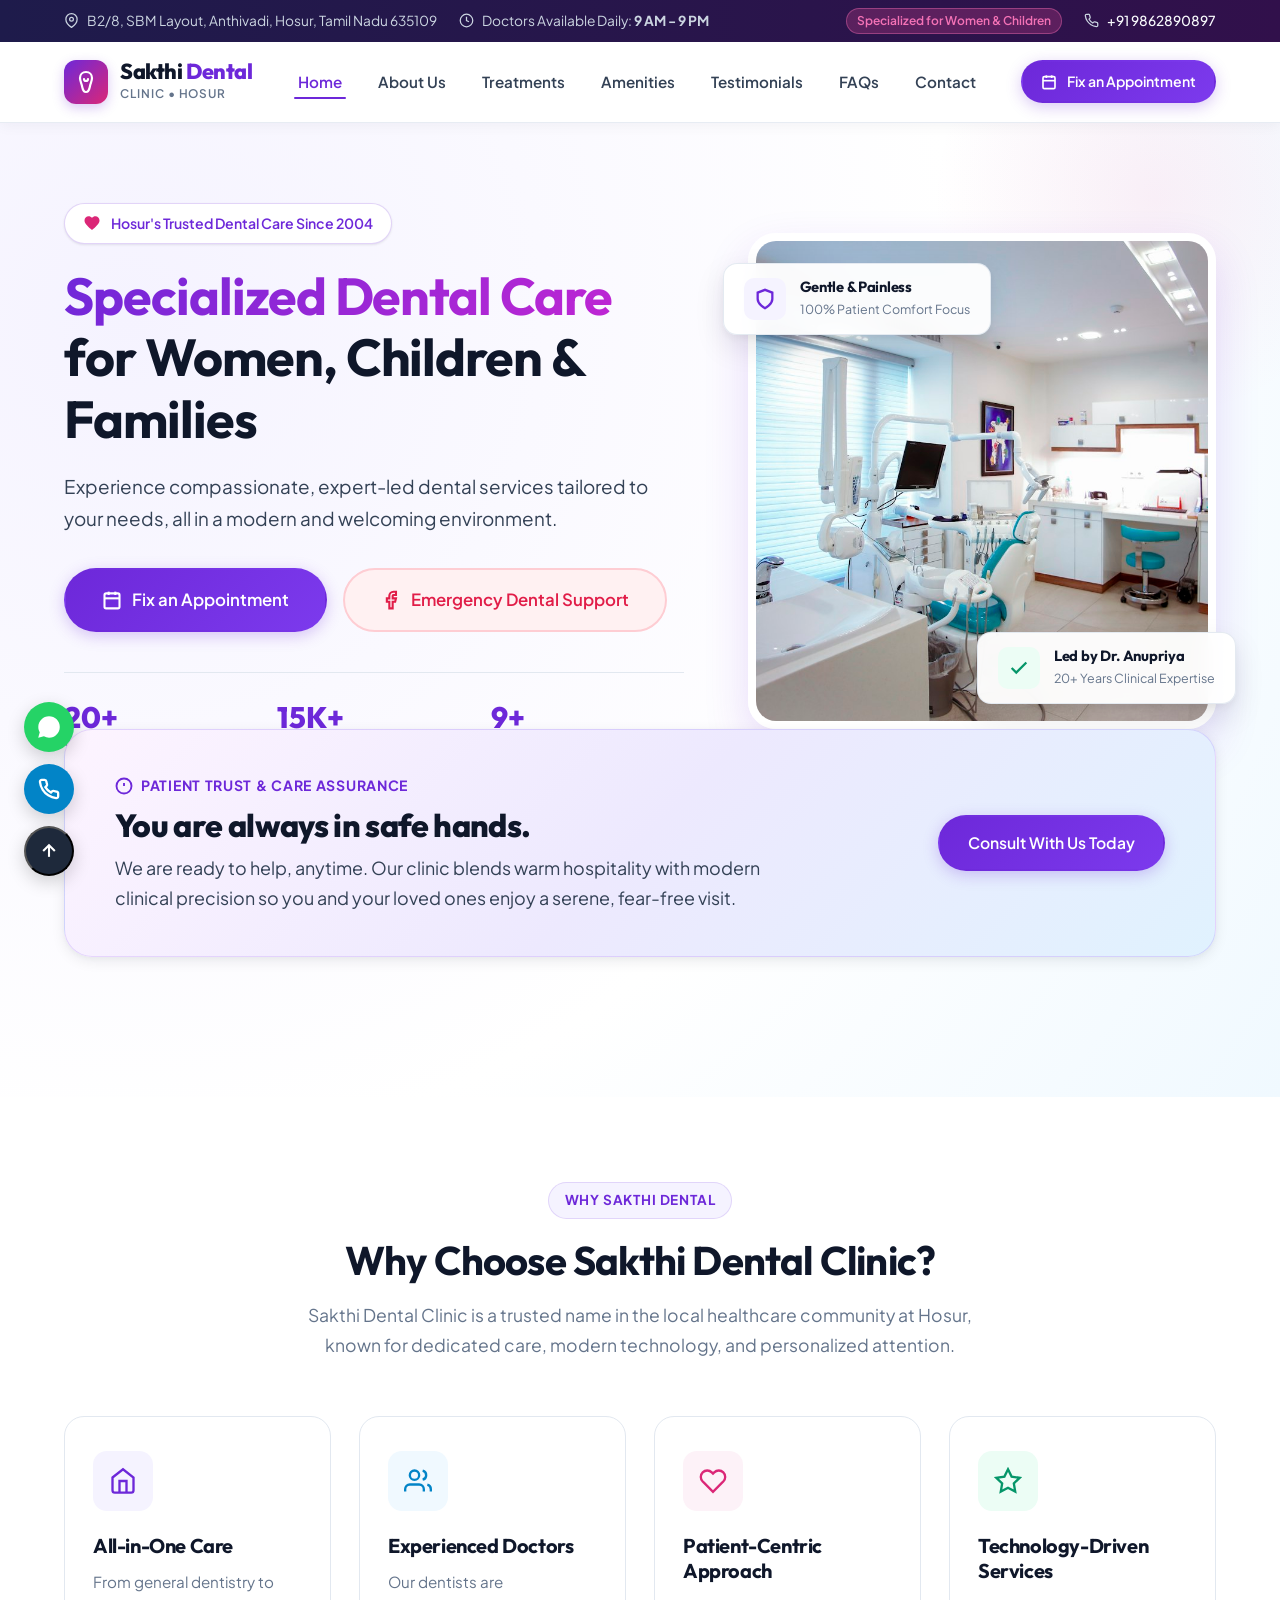
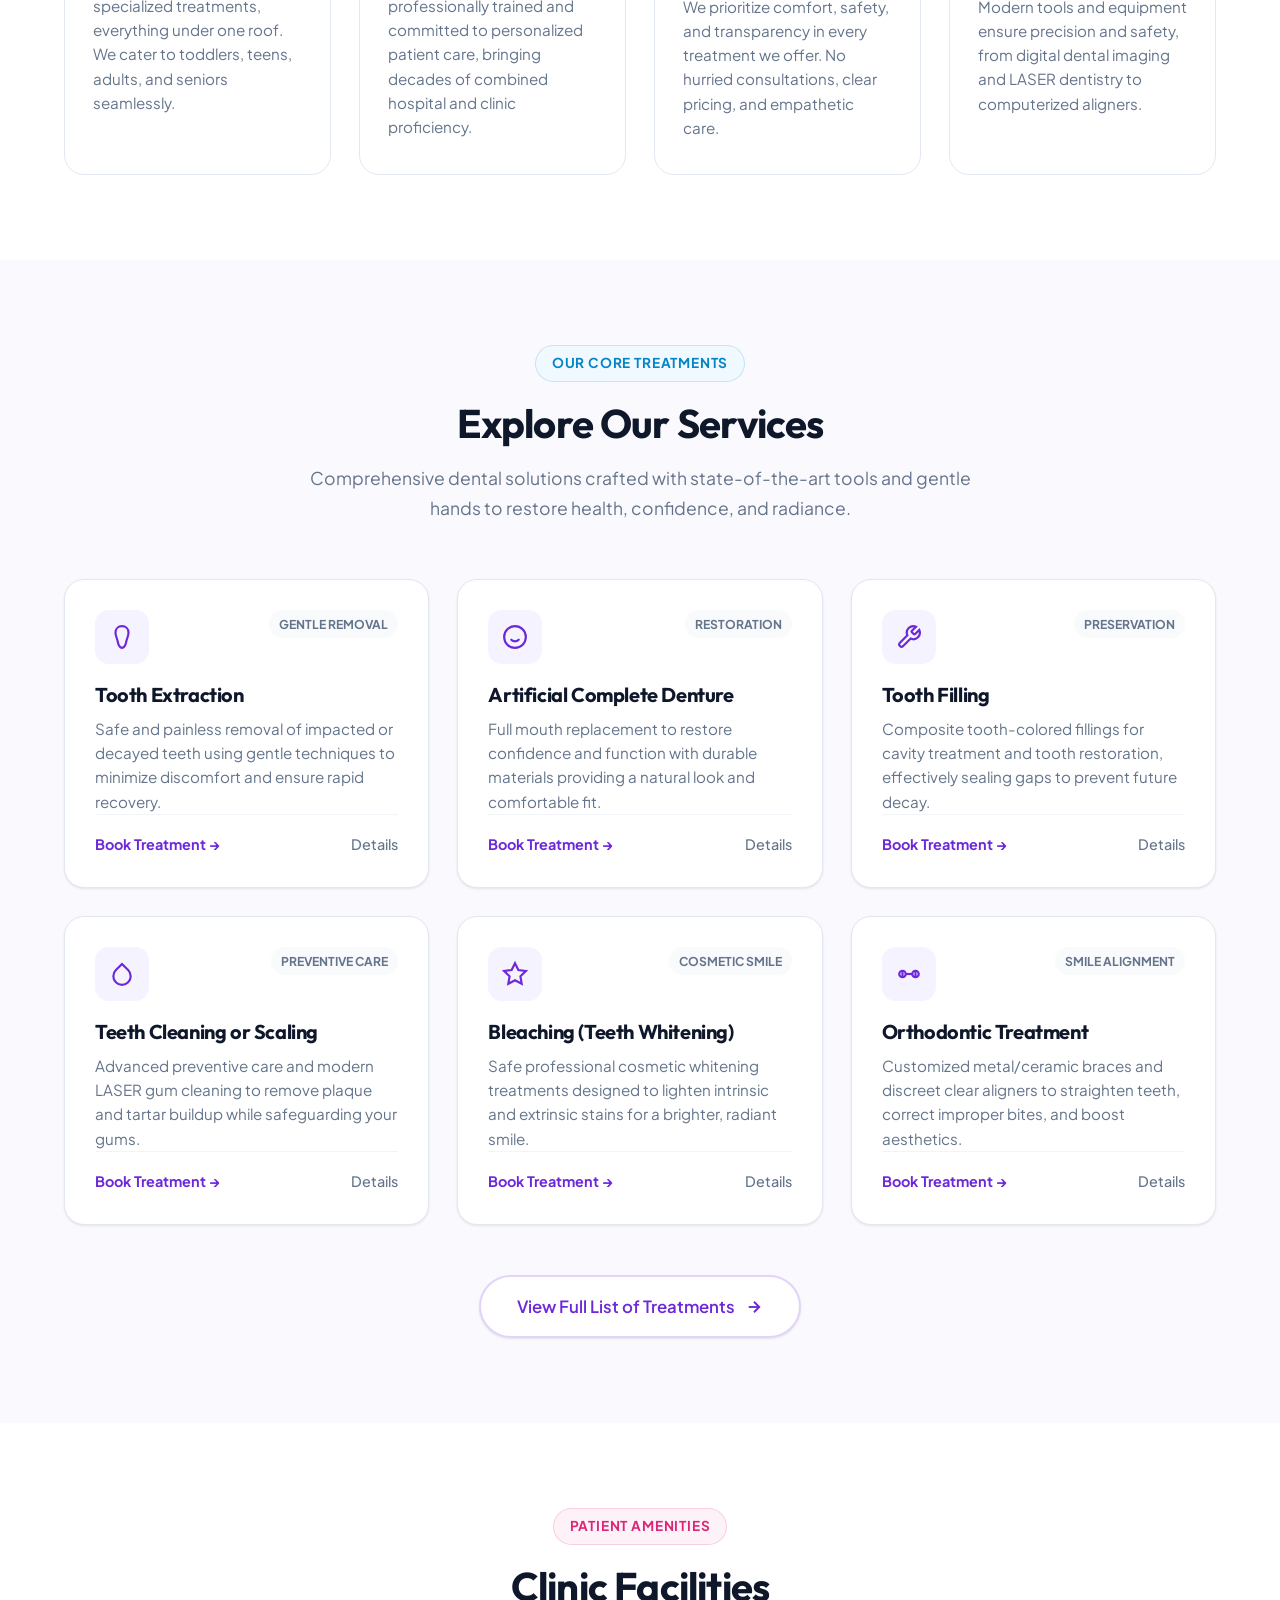
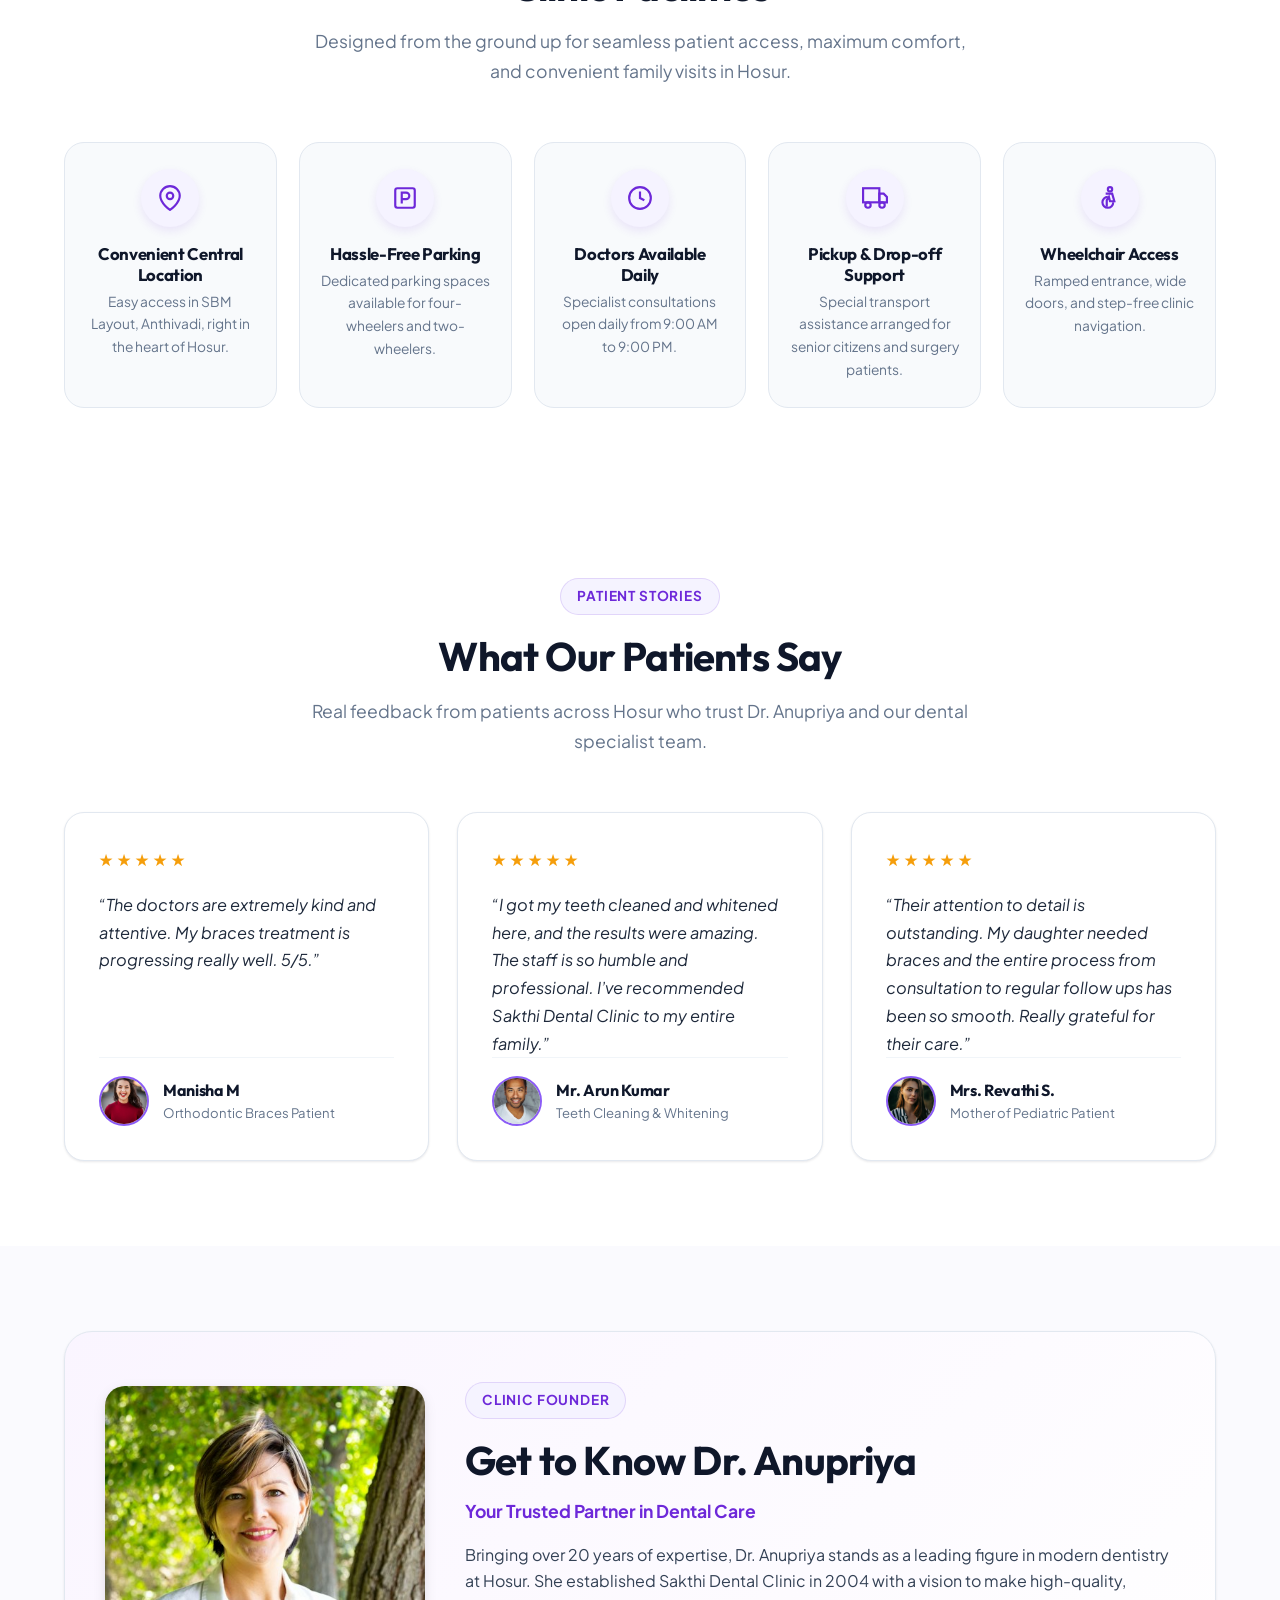
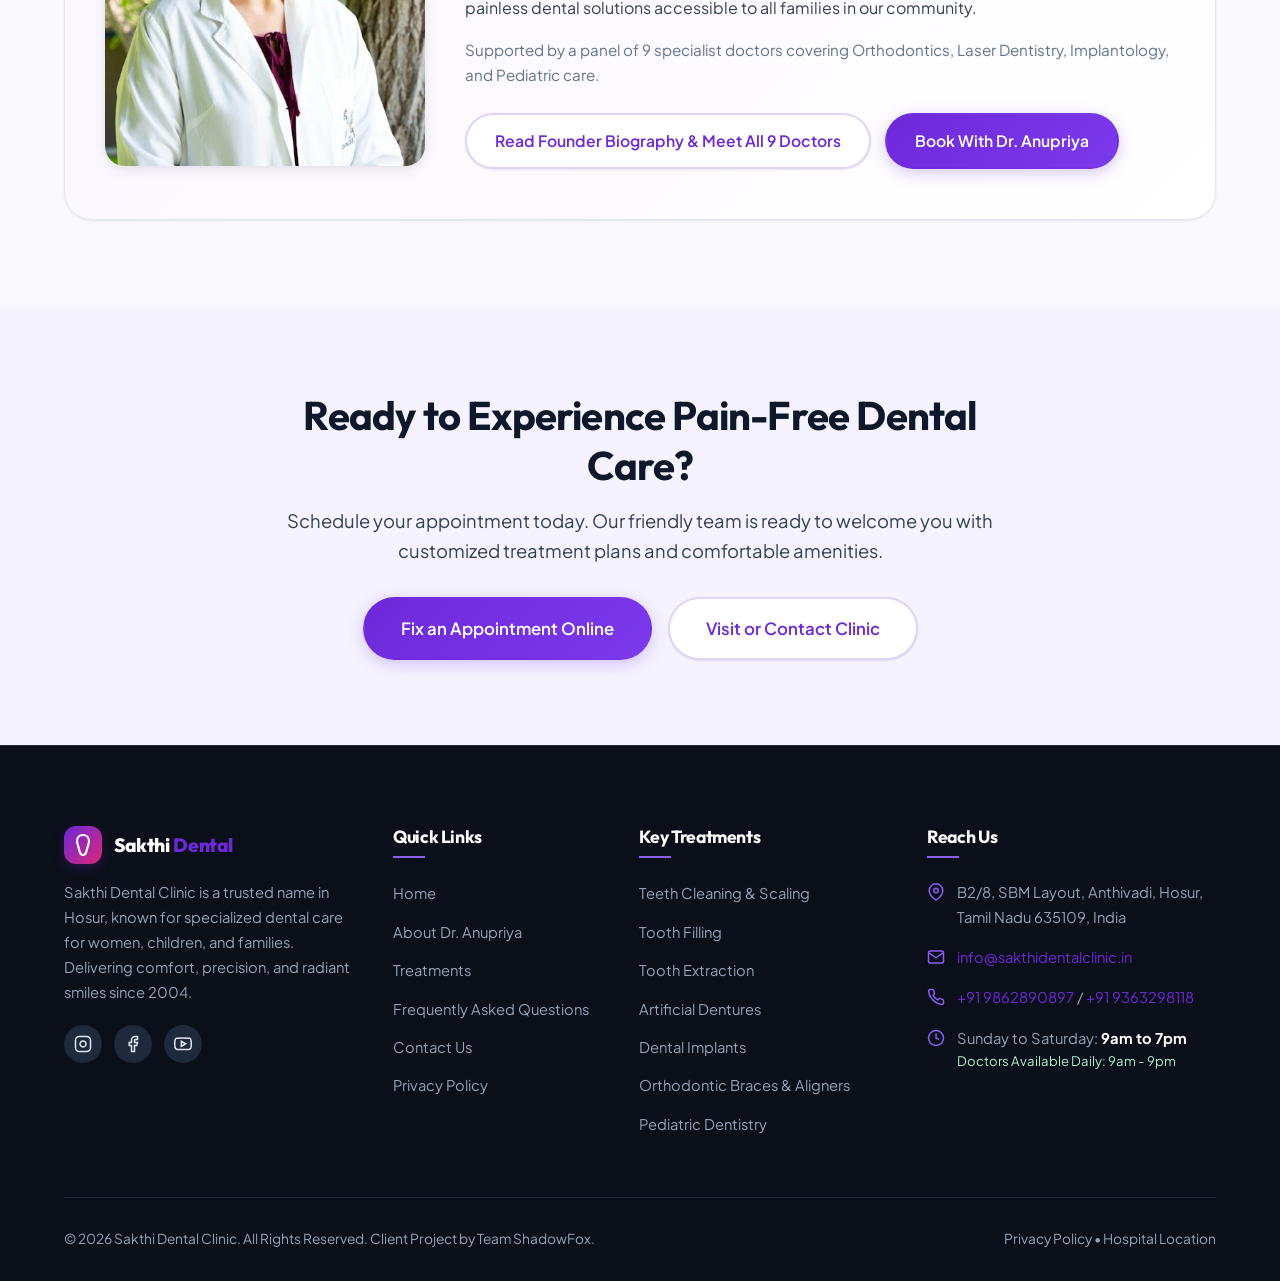
==== index.html @ 88b69bc2 "not completed" ====
<!DOCTYPE html>
<html lang="en">
<head>
  <meta charset="UTF-8">
  <meta name="viewport" content="width=device-width, initial-scale=1.0">
  <meta name="description" content="Sakthi Dental Clinic in Hosur offers specialized dental care for women, children & families. 20+ years of compassionate care led by Dr. Anupriya.">
  <meta name="keywords" content="dental clinic Hosur, Sakthi Dental Clinic, pediatric dentistry Hosur, braces Hosur, dental implants, teeth cleaning, root canal">
  <meta property="og:title" content="Sakthi Dental Clinic | Specialized Dental Care in Hosur">
  <meta property="og:description" content="Compassionate, expert-led dental solutions for women, children and families in a modern, welcoming environment.">
  <meta property="og:type" content="website">
  
  <title>Sakthi Dental Clinic | Specialized Dental Care for Women, Children & Families</title>

  <!-- Google Fonts: Plus Jakarta Sans & Outfit -->
  <link rel="preconnect" href="https://fonts.googleapis.com">
  <link rel="preconnect" href="https://fonts.gstatic.com" crossorigin>
  <link href="https://fonts.googleapis.com/css2?family=Outfit:wght@500;600;700;800&family=Plus+Jakarta+Sans:wght@400;500;600;700&display=swap" rel="stylesheet">

  <!-- Main Stylesheet -->
  <link rel="stylesheet" href="assets/css/style.css">
  <link rel="icon" type="image/svg+xml" href="data:image/svg+xml,<svg xmlns='http://www.w3.org/2000/svg' viewBox='0 0 24 24' fill='%236D28D9'><path d='M12 2C8.5 2 6 4.5 6 8c0 3 1.5 5.5 2 8 .5 2.5 1 6 4 6s3.5-3.5 4-6c.5-2.5 2-5 2-8 0-3.5-2.5-6-6-6z'/></svg>">
</head>
<body>

  <a href="#main-content" class="skip-link">Skip to main content</a>

  <!-- Top Announcement Bar -->
  <aside class="topbar" aria-label="Quick contact & clinic timings">
    <div class="container">
      <div class="topbar-content">
        <div class="topbar-left">
          <span class="topbar-item">
            <svg width="15" height="15" viewBox="0 0 24 24" fill="none" stroke="currentColor" stroke-width="2"><path d="M21 10c0 7-9 13-9 13s-9-6-9-13a9 9 0 0 1 18 0z"></path><circle cx="12" cy="10" r="3"></circle></svg>
            <span>B2/8, SBM Layout, Anthivadi, Hosur, Tamil Nadu 635109</span>
          </span>
          <span class="topbar-item">
            <svg width="15" height="15" viewBox="0 0 24 24" fill="none" stroke="currentColor" stroke-width="2"><circle cx="12" cy="12" r="10"></circle><polyline points="12 6 12 12 16 14"></polyline></svg>
            <span>Doctors Available Daily: <strong>9 AM - 9 PM</strong></span>
          </span>
        </div>
        <div class="topbar-right">
          <span class="topbar-badge">Specialized for Women & Children</span>
          <span class="topbar-item">
            <svg width="15" height="15" viewBox="0 0 24 24" fill="none" stroke="currentColor" stroke-width="2"><path d="M22 16.92v3a2 2 0 0 1-2.18 2 19.79 19.79 0 0 1-8.63-3.07 19.5 19.5 0 0 1-6-6 19.79 19.79 0 0 1-3.07-8.67A2 2 0 0 1 4.11 2h3a2 2 0 0 1 2 1.72 12.84 12.84 0 0 0 .7 2.81 2 2 0 0 1-.45 2.11L8.09 9.91a16 16 0 0 0 6 6l1.27-1.27a2 2 0 0 1 2.11-.45 12.84 12.84 0 0 0 2.81.7A2 2 0 0 1 22 16.92z"></path></svg>
            <a href="tel:+919862890897">+91 9862890897</a>
          </span>
        </div>
      </div>
    </div>
  </aside>

  <!-- Sticky Main Navigation -->
  <header class="navbar" role="banner">
    <div class="container">
      <div class="navbar-inner">
        <!-- Logo -->
        <a href="index.html" class="brand-logo" aria-label="Sakthi Dental Clinic Home">
          <div class="brand-icon-wrap" aria-hidden="true">
            <svg viewBox="0 0 24 24" fill="none" stroke="currentColor" stroke-width="2.2" stroke-linecap="round" stroke-linejoin="round">
              <path d="M12 2C8.5 2 6 4.5 6 8c0 3 1.5 5.5 2 8 .5 2.5 1 6 4 6s3.5-3.5 4-6c.5-2.5 2-5 2-8 0-3.5-2.5-6-6-6z"/>
              <path d="M10 9a2 2 0 1 0 4 0"/>
            </svg>
          </div>
          <div class="brand-text">
            <span class="brand-name">Sakthi <span>Dental</span></span>
            <span class="brand-tagline">Clinic • Hosur</span>
          </div>
        </a>

        <!-- Desktop Navigation Links -->
        <nav role="navigation" aria-label="Primary navigation">
          <ul class="nav-links">
            <li><a href="index.html" class="nav-link active">Home</a></li>
            <li><a href="about.html" class="nav-link">About Us</a></li>
            <li><a href="treatments.html" class="nav-link">Treatments</a></li>
            <li><a href="#amenities" class="nav-link">Amenities</a></li>
            <li><a href="#testimonials" class="nav-link">Testimonials</a></li>
            <li><a href="faqs.html" class="nav-link">FAQs</a></li>
            <li><a href="contact.html" class="nav-link">Contact</a></li>
          </ul>
        </nav>

        <!-- CTA & Mobile Trigger -->
        <div class="nav-cta-wrap">
          <button type="button" class="btn btn-primary btn-sm" data-open-modal="appointment-modal">
            <svg width="16" height="16" viewBox="0 0 24 24" fill="none" stroke="currentColor" stroke-width="2.5"><rect x="3" y="4" width="18" height="18" rx="2" ry="2"></rect><line x1="16" y1="2" x2="16" y2="6"></line><line x1="8" y1="2" x2="8" y2="6"></line><line x1="3" y1="10" x2="21" y2="10"></line></svg>
            <span>Fix an Appointment</span>
          </button>
        </div>

        <button type="button" class="mobile-toggle" aria-label="Open navigation menu" aria-expanded="false">
          <svg viewBox="0 0 24 24" fill="none" stroke="currentColor" stroke-width="2.2"><line x1="3" y1="12" x2="21" y2="12"></line><line x1="3" y1="6" x2="21" y2="6"></line><line x1="3" y1="18" x2="21" y2="18"></line></svg>
        </button>
      </div>
    </div>
  </header>

  <!-- Mobile Offcanvas Drawer -->
  <div class="mobile-drawer-backdrop" aria-hidden="true"></div>
  <aside class="mobile-drawer" aria-label="Mobile Navigation">
    <div>
      <div class="drawer-header">
        <a href="index.html" class="brand-logo">
          <div class="brand-icon-wrap" style="width:36px; height:36px;">
            <svg width="20" height="20" viewBox="0 0 24 24" fill="none" stroke="currentColor" stroke-width="2.2"><path d="M12 2C8.5 2 6 4.5 6 8c0 3 1.5 5.5 2 8 .5 2.5 1 6 4 6s3.5-3.5 4-6c.5-2.5 2-5 2-8 0-3.5-2.5-6-6-6z"/></svg>
          </div>
          <span class="brand-name" style="font-size:1.15rem;">Sakthi <span>Dental</span></span>
        </a>
        <button type="button" class="drawer-close" aria-label="Close menu">
          <svg width="20" height="20" viewBox="0 0 24 24" fill="none" stroke="currentColor" stroke-width="2.5"><line x1="18" y1="6" x2="6" y2="18"></line><line x1="6" y1="6" x2="18" y2="18"></line></svg>
        </button>
      </div>
      <ul class="drawer-links">
        <li><a href="index.html" class="drawer-link active">Home <span>→</span></a></li>
        <li><a href="about.html" class="drawer-link">About Us <span>→</span></a></li>
        <li><a href="treatments.html" class="drawer-link">Treatments <span>→</span></a></li>
        <li><a href="#amenities" class="drawer-link">Clinic Facilities <span>→</span></a></li>
        <li><a href="#testimonials" class="drawer-link">Testimonials <span>→</span></a></li>
        <li><a href="faqs.html" class="drawer-link">FAQs <span>→</span></a></li>
        <li><a href="contact.html" class="drawer-link">Contact Us <span>→</span></a></li>
        <li><a href="privacy-policy.html" class="drawer-link">Privacy Policy <span>→</span></a></li>
      </ul>
    </div>
    <div class="drawer-footer">
      <button type="button" class="btn btn-primary btn-block" data-open-modal="appointment-modal" style="margin-bottom:12px;">
        Fix an Appointment
      </button>
      <a href="tel:+919862890897" class="btn btn-emergency btn-block">
        Emergency: +91 9862890897
      </a>
    </div>
  </aside>

  <!-- Main Content -->
  <main id="main-content">

    <!-- 1. Prominent Hero Section -->
    <section class="hero-section">
      <div class="container">
        <div class="hero-grid">
          <div class="hero-content">
            <div class="hero-badge-pill">
              <svg width="18" height="18" viewBox="0 0 24 24" fill="currentColor"><path d="M12 21.35l-1.45-1.32C5.4 15.36 2 12.28 2 8.5 2 5.42 4.42 3 7.5 3c1.74 0 3.41.81 4.5 2.09C13.09 3.81 14.76 3 16.5 3 19.58 3 22 5.42 22 8.5c0 3.78-3.4 6.86-8.55 11.54L12 21.35z"/></svg>
              <span>Hosur's Trusted Dental Care Since 2004</span>
            </div>

            <h1 class="hero-title">
              <span class="gradient-text">Specialized Dental Care</span> for Women, Children & Families
            </h1>

            <p class="hero-subtext">
              Experience compassionate, expert-led dental services tailored to your needs, all in a modern and welcoming environment.
            </p>

            <div class="hero-cta-group">
              <button type="button" class="btn btn-primary btn-lg" data-open-modal="appointment-modal">
                <svg width="20" height="20" viewBox="0 0 24 24" fill="none" stroke="currentColor" stroke-width="2.5"><rect x="3" y="4" width="18" height="18" rx="2" ry="2"></rect><line x1="16" y1="2" x2="16" y2="6"></line><line x1="8" y1="2" x2="8" y2="6"></line><line x1="3" y1="10" x2="21" y2="10"></line></svg>
                <span>Fix an Appointment</span>
              </button>
              <a href="tel:+919862890897" class="btn btn-emergency btn-lg" aria-label="Emergency Dental Support">
                <svg width="20" height="20" viewBox="0 0 24 24" fill="none" stroke="currentColor" stroke-width="2.5"><path d="M18 2h-3a5 5 0 0 0-5 5v3H7v4h3v8h4v-8h3l1-4h-4V7a1 1 0 0 1 1-1h3z"/></svg>
                <span>Emergency Dental Support</span>
              </a>
            </div>

            <div class="hero-stats-row">
              <div class="stat-item">
                <span class="stat-number">20+</span>
                <span class="stat-label">Years of Excellence</span>
              </div>
              <div class="stat-item">
                <span class="stat-number">15K+</span>
                <span class="stat-label">Healthy Smiles Restored</span>
              </div>
              <div class="stat-item">
                <span class="stat-number">9+</span>
                <span class="stat-label">Specialist Dentists</span>
              </div>
            </div>
          </div>

          <!-- Hero Media & Floating Trust Badges -->
          <div class="hero-media-wrap">
            <div class="hero-image-frame">
              <img src="assets/images/hero-dental.jpg" alt="Friendly patient consultation at Sakthi Dental Clinic Hosur" width="600" height="480" loading="eager">
            </div>

            <!-- Floating Trust Badges -->
            <div class="floating-card card-top">
              <div class="floating-icon purple">
                <svg width="22" height="22" viewBox="0 0 24 24" fill="none" stroke="currentColor" stroke-width="2.5"><path d="M12 22s8-4 8-10V5l-8-3-8 3v7c0 6 8 10 8 10z"/></svg>
              </div>
              <div class="floating-text">
                <h5>Gentle & Painless</h5>
                <p>100% Patient Comfort Focus</p>
              </div>
            </div>

            <div class="floating-card card-bottom">
              <div class="floating-icon green">
                <svg width="22" height="22" viewBox="0 0 24 24" fill="none" stroke="currentColor" stroke-width="2.5"><polyline points="20 6 9 17 4 12"></polyline></svg>
              </div>
              <div class="floating-text">
                <h5>Led by Dr. Anupriya</h5>
                <p>20+ Years Clinical Expertise</p>
              </div>
            </div>
          </div>
        </div>

        <!-- 2. Welcome Message / Assurance Banner -->
        <div class="assurance-banner">
          <div class="assurance-content">
            <div class="assurance-text-col">
              <div class="assurance-tag">
                <svg width="18" height="18" viewBox="0 0 24 24" fill="none" stroke="currentColor" stroke-width="2.5"><circle cx="12" cy="12" r="10"></circle><path d="M12 8v4"></path><path d="M12 16h.01"></path></svg>
                <span>Patient Trust & Care Assurance</span>
              </div>
              <h2 class="assurance-headline">You are always in safe hands.</h2>
              <p class="assurance-subtext">We are ready to help, anytime. Our clinic blends warm hospitality with modern clinical precision so you and your loved ones enjoy a serene, fear-free visit.</p>
            </div>
            <div>
              <button type="button" class="btn btn-primary" data-open-modal="appointment-modal">
                Consult With Us Today
              </button>
            </div>
          </div>
        </div>
      </div>
    </section>

    <!-- 3. Why Choose Sakthi Dental Clinic? -->
    <section class="section section-alt" id="why-choose">
      <div class="container">
        <div class="section-header">
          <span class="section-badge">Why Sakthi Dental</span>
          <h2 class="section-title">Why Choose Sakthi Dental Clinic?</h2>
          <p class="section-subtitle">
            Sakthi Dental Clinic is a trusted name in the local healthcare community at Hosur, known for dedicated care, modern technology, and personalized attention.
          </p>
        </div>

        <div class="features-grid">
          <!-- Feature 1 -->
          <div class="feature-card">
            <div class="feature-icon-box purple">
              <svg width="28" height="28" viewBox="0 0 24 24" fill="none" stroke="currentColor" stroke-width="2"><path d="M3 9l9-7 9 7v11a2 2 0 0 1-2 2H5a2 2 0 0 1-2-2z"></path><polyline points="9 22 9 12 15 12 15 22"></polyline></svg>
            </div>
            <h3>All-in-One Care</h3>
            <p>From general dentistry to specialized treatments, everything under one roof. We cater to toddlers, teens, adults, and seniors seamlessly.</p>
          </div>

          <!-- Feature 2 -->
          <div class="feature-card">
            <div class="feature-icon-box blue">
              <svg width="28" height="28" viewBox="0 0 24 24" fill="none" stroke="currentColor" stroke-width="2"><path d="M17 21v-2a4 4 0 0 0-4-4H5a4 4 0 0 0-4 4v2"></path><circle cx="9" cy="7" r="4"></circle><path d="M23 21v-2a4 4 0 0 0-3-3.87"></path><path d="M16 3.13a4 4 0 0 1 0 7.75"></path></svg>
            </div>
            <h3>Experienced Doctors</h3>
            <p>Our dentists are professionally trained and committed to personalized patient care, bringing decades of combined hospital and clinic proficiency.</p>
          </div>

          <!-- Feature 3 -->
          <div class="feature-card">
            <div class="feature-icon-box pink">
              <svg width="28" height="28" viewBox="0 0 24 24" fill="none" stroke="currentColor" stroke-width="2"><path d="M20.84 4.61a5.5 5.5 0 0 0-7.78 0L12 5.67l-1.06-1.06a5.5 5.5 0 0 0-7.78 7.78l1.06 1.06L12 21.23l7.78-7.78 1.06-1.06a5.5 5.5 0 0 0 0-7.78z"></path></svg>
            </div>
            <h3>Patient-Centric Approach</h3>
            <p>We prioritize comfort, safety, and transparency in every treatment we offer. No hurried consultations, clear pricing, and empathetic care.</p>
          </div>

          <!-- Feature 4 -->
          <div class="feature-card">
            <div class="feature-icon-box green">
              <svg width="28" height="28" viewBox="0 0 24 24" fill="none" stroke="currentColor" stroke-width="2"><polygon points="12 2 15.09 8.26 22 9.27 17 14.14 18.18 21.02 12 17.77 5.82 21.02 7 14.14 2 9.27 8.91 8.26 12 2"></polygon></svg>
            </div>
            <h3>Technology-Driven Services</h3>
            <p>Modern tools and equipment ensure precision and safety, from digital dental imaging and LASER dentistry to computerized aligners.</p>
          </div>
        </div>
      </div>
    </section>

    <!-- 4. Core Treatments Section -->
    <section class="section" id="services">
      <div class="container">
        <div class="section-header">
          <span class="section-badge blue">Our Core Treatments</span>
          <h2 class="section-title">Explore Our Services</h2>
          <p class="section-subtitle">
            Comprehensive dental solutions crafted with state-of-the-art tools and gentle hands to restore health, confidence, and radiance.
          </p>
        </div>

        <div class="treatments-grid">
          <!-- Treatment 1: Tooth Extraction -->
          <article class="treatment-card">
            <div>
              <div class="treatment-top">
                <div class="treatment-icon">
                  <svg width="26" height="26" viewBox="0 0 24 24" fill="none" stroke="currentColor" stroke-width="2"><path d="M12 2C8.5 2 6 4.5 6 8c0 3 1.5 5.5 2 8 .5 2.5 1 6 4 6s3.5-3.5 4-6c.5-2.5 2-5 2-8 0-3.5-2.5-6-6-6z"/></svg>
                </div>
                <span class="treatment-badge">Gentle Removal</span>
              </div>
              <h3>Tooth Extraction</h3>
              <p class="treatment-desc">Safe and painless removal of impacted or decayed teeth using gentle techniques to minimize discomfort and ensure rapid recovery.</p>
            </div>
            <div class="treatment-footer">
              <button type="button" class="treatment-btn-link" data-open-modal="appointment-modal" data-treatment="Tooth Extraction">
                Book Treatment →
              </button>
              <a href="treatments.html#tooth-extraction" class="treatment-btn-link" style="color:var(--muted); font-weight:500;">
                Details
              </a>
            </div>
          </article>

          <!-- Treatment 2: Artificial Complete Denture -->
          <article class="treatment-card">
            <div>
              <div class="treatment-top">
                <div class="treatment-icon">
                  <svg width="26" height="26" viewBox="0 0 24 24" fill="none" stroke="currentColor" stroke-width="2"><circle cx="12" cy="12" r="10"></circle><path d="M8 14s1.5 2 4 2 4-2 4-2"></path><line x1="9" y1="9" x2="9.01" y2="9"></line><line x1="15" y1="9" x2="15.01" y2="9"></line></svg>
                </div>
                <span class="treatment-badge">Restoration</span>
              </div>
              <h3>Artificial Complete Denture</h3>
              <p class="treatment-desc">Full mouth replacement to restore confidence and function with durable materials providing a natural look and comfortable fit.</p>
            </div>
            <div class="treatment-footer">
              <button type="button" class="treatment-btn-link" data-open-modal="appointment-modal" data-treatment="Artificial Complete Denture">
                Book Treatment →
              </button>
              <a href="treatments.html#complete-denture" class="treatment-btn-link" style="color:var(--muted); font-weight:500;">
                Details
              </a>
            </div>
          </article>

          <!-- Treatment 3: Tooth Filling -->
          <article class="treatment-card">
            <div>
              <div class="treatment-top">
                <div class="treatment-icon">
                  <svg width="26" height="26" viewBox="0 0 24 24" fill="none" stroke="currentColor" stroke-width="2"><path d="M14.7 6.3a1 1 0 0 0 0 1.4l1.6 1.6a1 1 0 0 0 1.4 0l3.77-3.77a6 6 0 0 1-7.94 7.94l-6.91 6.91a2.12 2.12 0 0 1-3-3l6.91-6.91a6 6 0 0 1 7.94-7.94l-3.76 3.76z"></path></svg>
                </div>
                <span class="treatment-badge">Preservation</span>
              </div>
              <h3>Tooth Filling</h3>
              <p class="treatment-desc">Composite tooth-colored fillings for cavity treatment and tooth restoration, effectively sealing gaps to prevent future decay.</p>
            </div>
            <div class="treatment-footer">
              <button type="button" class="treatment-btn-link" data-open-modal="appointment-modal" data-treatment="Tooth Filling">
                Book Treatment →
              </button>
              <a href="treatments.html#tooth-filling" class="treatment-btn-link" style="color:var(--muted); font-weight:500;">
                Details
              </a>
            </div>
          </article>

          <!-- Treatment 4: Teeth Cleaning or Scaling -->
          <article class="treatment-card">
            <div>
              <div class="treatment-top">
                <div class="treatment-icon">
                  <svg width="26" height="26" viewBox="0 0 24 24" fill="none" stroke="currentColor" stroke-width="2"><path d="M12 2.69l5.66 5.66a8 8 0 1 1-11.31 0z"></path></svg>
                </div>
                <span class="treatment-badge">Preventive Care</span>
              </div>
              <h3>Teeth Cleaning or Scaling</h3>
              <p class="treatment-desc">Advanced preventive care and modern LASER gum cleaning to remove plaque and tartar buildup while safeguarding your gums.</p>
            </div>
            <div class="treatment-footer">
              <button type="button" class="treatment-btn-link" data-open-modal="appointment-modal" data-treatment="Teeth Cleaning or Scaling">
                Book Treatment →
              </button>
              <a href="treatments.html#teeth-cleaning" class="treatment-btn-link" style="color:var(--muted); font-weight:500;">
                Details
              </a>
            </div>
          </article>

          <!-- Treatment 5: Bleaching / Whitening -->
          <article class="treatment-card">
            <div>
              <div class="treatment-top">
                <div class="treatment-icon">
                  <svg width="26" height="26" viewBox="0 0 24 24" fill="none" stroke="currentColor" stroke-width="2"><polygon points="12 2 15.09 8.26 22 9.27 17 14.14 18.18 21.02 12 17.77 5.82 21.02 7 14.14 2 9.27 8.91 8.26 12 2"></polygon></svg>
                </div>
                <span class="treatment-badge">Cosmetic Smile</span>
              </div>
              <h3>Bleaching (Teeth Whitening)</h3>
              <p class="treatment-desc">Safe professional cosmetic whitening treatments designed to lighten intrinsic and extrinsic stains for a brighter, radiant smile.</p>
            </div>
            <div class="treatment-footer">
              <button type="button" class="treatment-btn-link" data-open-modal="appointment-modal" data-treatment="Teeth Whitening (Bleaching)">
                Book Treatment →
              </button>
              <a href="treatments.html#teeth-whitening" class="treatment-btn-link" style="color:var(--muted); font-weight:500;">
                Details
              </a>
            </div>
          </article>

          <!-- Treatment 6: Orthodontic Treatment -->
          <article class="treatment-card">
            <div>
              <div class="treatment-top">
                <div class="treatment-icon">
                  <svg width="26" height="26" viewBox="0 0 24 24" fill="none" stroke="currentColor" stroke-width="2"><circle cx="6" cy="12" r="3"></circle><circle cx="18" cy="12" r="3"></circle><line x1="9" y1="12" x2="15" y2="12"></line><line x1="6" y1="9" x2="6" y2="15"></line><line x1="18" y1="9" x2="18" y2="15"></line></svg>
                </div>
                <span class="treatment-badge">Smile Alignment</span>
              </div>
              <h3>Orthodontic Treatment</h3>
              <p class="treatment-desc">Customized metal/ceramic braces and discreet clear aligners to straighten teeth, correct improper bites, and boost aesthetics.</p>
            </div>
            <div class="treatment-footer">
              <button type="button" class="treatment-btn-link" data-open-modal="appointment-modal" data-treatment="Orthodontic Treatment">
                Book Treatment →
              </button>
              <a href="treatments.html#orthodontic-braces" class="treatment-btn-link" style="color:var(--muted); font-weight:500;">
                Details
              </a>
            </div>
          </article>
        </div>

        <div class="text-center" style="margin-top: 50px;">
          <a href="treatments.html" class="btn btn-secondary btn-lg">
            <span>View Full List of Treatments</span>
            <svg width="18" height="18" viewBox="0 0 24 24" fill="none" stroke="currentColor" stroke-width="2.5"><line x1="5" y1="12" x2="19" y2="12"></line><polyline points="12 5 19 12 12 19"></polyline></svg>
          </a>
        </div>
      </div>
    </section>

    <!-- 5. Clinic Facilities & Amenities Section -->
    <section class="section amenities-section" id="amenities">
      <div class="container">
        <div class="section-header">
          <span class="section-badge pink">Patient Amenities</span>
          <h2 class="section-title">Clinic Facilities</h2>
          <p class="section-subtitle">
            Designed from the ground up for seamless patient access, maximum comfort, and convenient family visits in Hosur.
          </p>
        </div>

        <div class="amenities-grid">
          <!-- Facility 1: Location -->
          <div class="amenity-card">
            <div class="amenity-icon-circle">
              <svg width="26" height="26" viewBox="0 0 24 24" fill="none" stroke="currentColor" stroke-width="2"><path d="M21 10c0 7-9 13-9 13s-9-6-9-13a9 9 0 0 1 18 0z"></path><circle cx="12" cy="10" r="3"></circle></svg>
            </div>
            <h4>Convenient Central Location</h4>
            <p>Easy access in SBM Layout, Anthivadi, right in the heart of Hosur.</p>
          </div>

          <!-- Facility 2: Parking -->
          <div class="amenity-card">
            <div class="amenity-icon-circle">
              <svg width="26" height="26" viewBox="0 0 24 24" fill="none" stroke="currentColor" stroke-width="2"><rect x="3" y="3" width="18" height="18" rx="2"></rect><path d="M9 17V7h4a3 3 0 0 1 0 6H9"></path></svg>
            </div>
            <h4>Hassle-Free Parking</h4>
            <p>Dedicated parking spaces available for four-wheelers and two-wheelers.</p>
          </div>

          <!-- Facility 3: Daily Availability -->
          <div class="amenity-card">
            <div class="amenity-icon-circle">
              <svg width="26" height="26" viewBox="0 0 24 24" fill="none" stroke="currentColor" stroke-width="2"><circle cx="12" cy="12" r="10"></circle><polyline points="12 6 12 12 16 14"></polyline></svg>
            </div>
            <h4>Doctors Available Daily</h4>
            <p>Specialist consultations open daily from 9:00 AM to 9:00 PM.</p>
          </div>

          <!-- Facility 4: Pickup & Drop -->
          <div class="amenity-card">
            <div class="amenity-icon-circle">
              <svg width="26" height="26" viewBox="0 0 24 24" fill="none" stroke="currentColor" stroke-width="2"><rect x="1" y="3" width="15" height="13"></rect><polygon points="16 8 20 8 23 11 23 16 16 16 16 8"></polygon><circle cx="5.5" cy="18.5" r="2.5"></circle><circle cx="18.5" cy="18.5" r="2.5"></circle></svg>
            </div>
            <h4>Pickup & Drop-off Support</h4>
            <p>Special transport assistance arranged for senior citizens and surgery patients.</p>
          </div>

          <!-- Facility 5: Wheelchair Access -->
          <div class="amenity-card">
            <div class="amenity-icon-circle">
              <svg width="26" height="26" viewBox="0 0 24 24" fill="none" stroke="currentColor" stroke-width="2"><circle cx="12" cy="4" r="2"></circle><path d="M8 8h6l2 7h-4l-1-4-2 3v6"></path><path d="M15 16a5 5 0 1 1-5-5"></path></svg>
            </div>
            <h4>Wheelchair Access</h4>
            <p>Ramped entrance, wide doors, and step-free clinic navigation.</p>
          </div>
        </div>
      </div>
    </section>

    <!-- 6. Testimonials Section -->
    <section class="section section-alt" id="testimonials">
      <div class="container">
        <div class="section-header">
          <span class="section-badge">Patient Stories</span>
          <h2 class="section-title">What Our Patients Say</h2>
          <p class="section-subtitle">
            Real feedback from patients across Hosur who trust Dr. Anupriya and our dental specialist team.
          </p>
        </div>

        <div class="testimonials-grid">
          <!-- Testimonial 1: Manisha M -->
          <div class="testimonial-card">
            <div>
              <div class="stars-row" aria-label="5 out of 5 stars">
                <span>★</span><span>★</span><span>★</span><span>★</span><span>★</span>
              </div>
              <p class="testimonial-quote">
                “The doctors are extremely kind and attentive. My braces treatment is progressing really well. 5/5.”
              </p>
            </div>
            <div class="testimonial-author">
              <img src="assets/images/patient-1.jpg" alt="Patient Manisha M" class="author-avatar" width="50" height="50">
              <div class="author-info">
                <h4>Manisha M</h4>
                <p>Orthodontic Braces Patient</p>
              </div>
            </div>
          </div>

          <!-- Testimonial 2: Mr. Arun Kumar -->
          <div class="testimonial-card">
            <div>
              <div class="stars-row" aria-label="5 out of 5 stars">
                <span>★</span><span>★</span><span>★</span><span>★</span><span>★</span>
              </div>
              <p class="testimonial-quote">
                “I got my teeth cleaned and whitened here, and the results were amazing. The staff is so humble and professional. I’ve recommended Sakthi Dental Clinic to my entire family.”
              </p>
            </div>
            <div class="testimonial-author">
              <img src="assets/images/patient-2.jpg" alt="Patient Mr. Arun Kumar" class="author-avatar" width="50" height="50">
              <div class="author-info">
                <h4>Mr. Arun Kumar</h4>
                <p>Teeth Cleaning & Whitening</p>
              </div>
            </div>
          </div>

          <!-- Testimonial 3: Mrs. Revathi S. -->
          <div class="testimonial-card">
            <div>
              <div class="stars-row" aria-label="5 out of 5 stars">
                <span>★</span><span>★</span><span>★</span><span>★</span><span>★</span>
              </div>
              <p class="testimonial-quote">
                “Their attention to detail is outstanding. My daughter needed braces and the entire process from consultation to regular follow ups has been so smooth. Really grateful for their care.”
              </p>
            </div>
            <div class="testimonial-author">
              <img src="assets/images/patient-3.jpg" alt="Patient Mrs. Revathi S" class="author-avatar" width="50" height="50">
              <div class="author-info">
                <h4>Mrs. Revathi S.</h4>
                <p>Mother of Pediatric Patient</p>
              </div>
            </div>
          </div>
        </div>
      </div>
    </section>

    <!-- 7. Meet Founder & Team Teaser -->
    <section class="section" id="founder-spotlight">
      <div class="container">
        <div style="background: linear-gradient(135deg, #FAF5FF 0%, #FFFFFF 100%); border-radius: var(--radius-xl); border: 1px solid var(--border); padding: 50px 40px; box-shadow: var(--shadow-sm);">
          <div style="display: grid; grid-template-columns: 320px 1fr; gap: 40px; align-items: center;" class="hero-grid">
            <div style="border-radius: var(--radius-lg); overflow: hidden; box-shadow: var(--shadow-md);">
              <img src="assets/images/dr-anupriya.jpg" alt="Dr. Anupriya, Founder of Sakthi Dental Clinic Hosur" style="width: 100%; height: 380px; object-fit: cover;">
            </div>
            <div>
              <span class="section-badge">Clinic Founder</span>
              <h2 style="margin-bottom: 12px;">Get to Know Dr. Anupriya</h2>
              <p style="color: var(--primary); font-weight: 700; font-size: 1.1rem; margin-bottom: 16px;">Your Trusted Partner in Dental Care</p>
              <p style="margin-bottom: 16px; color: var(--dark-700);">
                Bringing over 20 years of expertise, Dr. Anupriya stands as a leading figure in modern dentistry at Hosur. She established Sakthi Dental Clinic in 2004 with a vision to make high-quality, painless dental solutions accessible to all families in our community.
              </p>
              <p style="margin-bottom: 26px; color: var(--muted); font-size: 0.95rem;">
                Supported by a panel of 9 specialist doctors covering Orthodontics, Laser Dentistry, Implantology, and Pediatric care.
              </p>
              <div style="display: flex; gap: 14px; flex-wrap: wrap;">
                <a href="about.html" class="btn btn-secondary">Read Founder Biography & Meet All 9 Doctors</a>
                <button type="button" class="btn btn-primary" data-open-modal="appointment-modal" data-doctor="Dr. Anupriya (Founder)">
                  Book With Dr. Anupriya
                </button>
              </div>
            </div>
          </div>
        </div>
      </div>
    </section>

    <!-- 8. Interactive CTA Banner -->
    <section class="section section-subtle text-center">
      <div class="container">
        <div style="max-width: 720px; margin: 0 auto;">
          <h2 style="margin-bottom: 16px;">Ready to Experience Pain-Free Dental Care?</h2>
          <p style="font-size: 1.15rem; color: var(--dark-700); margin-bottom: 30px;">
            Schedule your appointment today. Our friendly team is ready to welcome you with customized treatment plans and comfortable amenities.
          </p>
          <div style="display: flex; gap: 16px; justify-content: center; flex-wrap: wrap;">
            <button type="button" class="btn btn-primary btn-lg" data-open-modal="appointment-modal">
              Fix an Appointment Online
            </button>
            <a href="contact.html" class="btn btn-secondary btn-lg">
              Visit or Contact Clinic
            </a>
          </div>
        </div>
      </div>
    </section>

  </main>

  <!-- Interactive Appointment Booking Modal -->
  <div id="appointment-modal" class="modal-overlay" role="dialog" aria-modal="true" aria-labelledby="modal-title">
    <div class="modal-card">
      <div class="modal-header">
        <h3 id="modal-title">Fix an Appointment</h3>
        <button type="button" class="modal-close-btn" data-close-modal aria-label="Close appointment modal">
          <svg width="20" height="20" viewBox="0 0 24 24" fill="none" stroke="currentColor" stroke-width="2.5"><line x1="18" y1="6" x2="6" y2="18"></line><line x1="6" y1="6" x2="18" y2="18"></line></svg>
        </button>
      </div>

      <div class="modal-body">
        <form id="appointment-form">
          <div class="form-row">
            <div class="form-group">
              <label for="appt-name" class="form-label">Full Name <span class="required">*</span></label>
              <input type="text" id="appt-name" class="form-control" placeholder="e.g. Priya Sundaram" required>
            </div>
            <div class="form-group">
              <label for="appt-phone" class="form-label">Phone Number <span class="required">*</span></label>
              <input type="tel" id="appt-phone" class="form-control" placeholder="e.g. 9862890897" required>
            </div>
          </div>

          <div class="form-row">
            <div class="form-group">
              <label for="appt-email" class="form-label">Email Address (Optional)</label>
              <input type="email" id="appt-email" class="form-control" placeholder="name@domain.com">
            </div>
            <div class="form-group">
              <label for="appt-treatment" class="form-label">Select Treatment <span class="required">*</span></label>
              <select id="appt-treatment" class="form-control" required>
                <option value="">-- Choose Dental Service --</option>
                <option value="Teeth Cleaning & Scaling">Teeth Cleaning & Scaling</option>
                <option value="Tooth Filling">Tooth Filling</option>
                <option value="Tooth Extraction">Tooth Extraction</option>
                <option value="Artificial Complete Denture">Artificial Complete Denture</option>
                <option value="Dental Implants">Dental Implants</option>
                <option value="Laser Dentistry">Laser Dentistry</option>
                <option value="Root Canal Therapy">Root Canal Therapy</option>
                <option value="Wisdom Tooth Extraction">Wisdom Tooth Extraction</option>
                <option value="Fixed Partial Denture (Bridge)">Fixed Partial Denture (Bridge)</option>
                <option value="Teeth Whitening (Bleaching)">Teeth Whitening (Bleaching)</option>
                <option value="Veneers">Veneers</option>
                <option value="Pediatric Dentistry">Pediatric Dentistry</option>
                <option value="Flap Surgery">Flap Surgery</option>
                <option value="Orthodontic Braces">Orthodontic Braces</option>
                <option value="Clear Aligners">Clear Aligners</option>
                <option value="General Consultation">General Consultation</option>
              </select>
            </div>
          </div>

          <div class="form-row">
            <div class="form-group">
              <label for="appt-doctor" class="form-label">Preferred Doctor</label>
              <select id="appt-doctor" class="form-control">
                <option value="Any Available Specialist">Any Available Specialist</option>
                <option value="Dr. Anupriya (Founder)">Dr. Anupriya (Founder)</option>
                <option value="Dr. Ananya Iyer (Prosthodontist)">Dr. Ananya Iyer (Prosthodontist)</option>
                <option value="Dr. Meera Subramanian (Endodontist)">Dr. Meera Subramanian (Endodontist)</option>
                <option value="Dr. Arvind Kumar (Dental Surgeon)">Dr. Arvind Kumar (Dental Surgeon)</option>
                <option value="Dr. Sneha N (Orthodontist)">Dr. Sneha N (Orthodontist)</option>
                <option value="Dr. Srinivas Rohit Ramanujam (Implantologist)">Dr. Srinivas Rohit Ramanujam (Implantologist)</option>
                <option value="Dr. Balu (Laser Surgeon)">Dr. Balu (Laser Surgeon)</option>
                <option value="Dr. Vikram Raj Kishore (Aligners Partner)">Dr. Vikram Raj Kishore (Aligners Partner)</option>
                <option value="Dr. Ajay Jumar (Oral & Maxillofacial Surgeon)">Dr. Ajay Jumar (Oral & Maxillofacial)</option>
              </select>
            </div>
            <div class="form-group">
              <label for="appt-date" class="form-label">Preferred Date <span class="required">*</span></label>
              <input type="date" id="appt-date" class="form-control" required>
            </div>
          </div>

          <div class="form-group">
            <label class="form-label">Preferred Time Slot</label>
            <input type="hidden" id="appt-slot" value="Morning (9:00 AM - 12:00 PM)">
            <div class="time-slots-group">
              <button type="button" class="time-slot-btn selected" data-slot="Morning (9:00 AM - 12:00 PM)">Morning (9AM-12PM)</button>
              <button type="button" class="time-slot-btn" data-slot="Afternoon (1:00 PM - 4:00 PM)">Afternoon (1PM-4PM)</button>
              <button type="button" class="time-slot-btn" data-slot="Evening (5:00 PM - 8:00 PM)">Evening (5PM-8PM)</button>
            </div>
          </div>

          <div style="margin-top: 24px;">
            <button type="submit" class="btn btn-primary btn-block">Confirm Appointment Request</button>
          </div>
        </form>
      </div>
    </div>
  </div>

  <!-- Floating Action Buttons -->
  <aside class="floating-actions" aria-label="Quick Actions">
    <a href="https://wa.me/919862890897?text=Hello%20Sakthi%20Dental%20Clinic,%20I%20would%20like%20to%20inquire%20about%20an%20appointment." target="_blank" rel="noopener noreferrer" class="float-btn whatsapp" title="Chat on WhatsApp">
      <svg width="26" height="26" viewBox="0 0 24 24" fill="currentColor"><path d="M12.04 2c-5.46 0-9.91 4.45-9.91 9.91 0 1.75.46 3.45 1.32 4.95L2.05 22l5.25-1.38c1.45.79 3.08 1.21 4.74 1.21 5.46 0 9.91-4.45 9.91-9.91 0-2.65-1.03-5.14-2.9-7.01A9.816 9.816 0 0 0 12.04 2z"/></svg>
    </a>
    <a href="tel:+919862890897" class="float-btn call" title="Call Sakthi Dental Clinic">
      <svg width="22" height="22" viewBox="0 0 24 24" fill="none" stroke="currentColor" stroke-width="2.5"><path d="M22 16.92v3a2 2 0 0 1-2.18 2 19.79 19.79 0 0 1-8.63-3.07 19.5 19.5 0 0 1-6-6 19.79 19.79 0 0 1-3.07-8.67A2 2 0 0 1 4.11 2h3a2 2 0 0 1 2 1.72 12.84 12.84 0 0 0 .7 2.81 2 2 0 0 1-.45 2.11L8.09 9.91a16 16 0 0 0 6 6l1.27-1.27a2 2 0 0 1 2.11-.45 12.84 12.84 0 0 0 2.81.7A2 2 0 0 1 22 16.92z"></path></svg>
    </a>
    <button type="button" class="float-btn back-to-top" title="Back to Top">
      <svg width="20" height="20" viewBox="0 0 24 24" fill="none" stroke="currentColor" stroke-width="2.5"><line x1="12" y1="19" x2="12" y2="5"></line><polyline points="5 12 12 5 19 12"></polyline></svg>
    </button>
  </aside>

  <!-- Footer -->
  <footer class="footer">
    <div class="container">
      <div class="footer-grid">
        <!-- Col 1: About Clinic -->
        <div class="footer-col footer-about">
          <div class="brand-logo" style="margin-bottom: 16px;">
            <div class="brand-icon-wrap" style="width:38px; height:38px;">
              <svg width="20" height="20" viewBox="0 0 24 24" fill="none" stroke="currentColor" stroke-width="2.2"><path d="M12 2C8.5 2 6 4.5 6 8c0 3 1.5 5.5 2 8 .5 2.5 1 6 4 6s3.5-3.5 4-6c.5-2.5 2-5 2-8 0-3.5-2.5-6-6-6z"/></svg>
            </div>
            <span class="brand-name" style="color:#FFFFFF; font-size:1.2rem;">Sakthi <span>Dental</span></span>
          </div>
          <p>
            Sakthi Dental Clinic is a trusted name in Hosur, known for specialized dental care for women, children, and families. Delivering comfort, precision, and radiant smiles since 2004.
          </p>
          <div class="footer-social-links">
            <a href="https://instagram.com" target="_blank" rel="noopener noreferrer" class="social-link-icon" aria-label="Instagram">
              <svg width="18" height="18" viewBox="0 0 24 24" fill="none" stroke="currentColor" stroke-width="2"><rect x="2" y="2" width="20" height="20" rx="5" ry="5"></rect><path d="M16 11.37A4 4 0 1 1 12.63 8 4 4 0 0 1 16 11.37z"></path><line x1="17.5" y1="6.5" x2="17.51" y2="6.5"></line></svg>
            </a>
            <a href="https://facebook.com" target="_blank" rel="noopener noreferrer" class="social-link-icon" aria-label="Facebook">
              <svg width="18" height="18" viewBox="0 0 24 24" fill="none" stroke="currentColor" stroke-width="2"><path d="M18 2h-3a5 5 0 0 0-5 5v3H7v4h3v8h4v-8h3l1-4h-4V7a1 1 0 0 1 1-1h3z"></path></svg>
            </a>
            <a href="https://youtube.com" target="_blank" rel="noopener noreferrer" class="social-link-icon" aria-label="YouTube">
              <svg width="18" height="18" viewBox="0 0 24 24" fill="none" stroke="currentColor" stroke-width="2"><path d="M22.54 6.42a2.78 2.78 0 0 0-1.94-2C18.88 4 12 4 12 4s-6.88 0-8.6.46a2.78 2.78 0 0 0-1.94 2A29 29 0 0 0 1 11.75a29 29 0 0 0 .46 5.33A2.78 2.78 0 0 0 3.4 19c1.72.46 8.6.46 8.6.46s6.88 0 8.6-.46a2.78 2.78 0 0 0 1.94-2 29 29 0 0 0 .46-5.25 29 29 0 0 0-.46-5.33z"></path><polygon points="9.75 15.02 15.5 11.75 9.75 8.48 9.75 15.02"></polygon></svg>
            </a>
          </div>
        </div>

        <!-- Col 2: Quick Links -->
        <div class="footer-col">
          <h4>Quick Links</h4>
          <ul class="footer-links">
            <li><a href="index.html">Home</a></li>
            <li><a href="about.html">About Dr. Anupriya</a></li>
            <li><a href="treatments.html">Treatments</a></li>
            <li><a href="faqs.html">Frequently Asked Questions</a></li>
            <li><a href="contact.html">Contact Us</a></li>
            <li><a href="privacy-policy.html">Privacy Policy</a></li>
          </ul>
        </div>

        <!-- Col 3: Key Treatments -->
        <div class="footer-col">
          <h4>Key Treatments</h4>
          <ul class="footer-links">
            <li><a href="treatments.html#teeth-cleaning">Teeth Cleaning & Scaling</a></li>
            <li><a href="treatments.html#tooth-filling">Tooth Filling</a></li>
            <li><a href="treatments.html#tooth-extraction">Tooth Extraction</a></li>
            <li><a href="treatments.html#complete-denture">Artificial Dentures</a></li>
            <li><a href="treatments.html#dental-implants">Dental Implants</a></li>
            <li><a href="treatments.html#orthodontic-braces">Orthodontic Braces & Aligners</a></li>
            <li><a href="treatments.html#pediatric-dentistry">Pediatric Dentistry</a></li>
          </ul>
        </div>

        <!-- Col 4: Reach Us -->
        <div class="footer-col">
          <h4>Reach Us</h4>
          <div class="footer-contact-item">
            <svg width="18" height="18" viewBox="0 0 24 24" fill="none" stroke="currentColor" stroke-width="2"><path d="M21 10c0 7-9 13-9 13s-9-6-9-13a9 9 0 0 1 18 0z"></path><circle cx="12" cy="10" r="3"></circle></svg>
            <span>B2/8, SBM Layout, Anthivadi, Hosur, Tamil Nadu 635109, India</span>
          </div>
          <div class="footer-contact-item">
            <svg width="18" height="18" viewBox="0 0 24 24" fill="none" stroke="currentColor" stroke-width="2"><path d="M4 4h16c1.1 0 2 .9 2 2v12c0 1.1-.9 2-2 2H4c-1.1 0-2-.9-2-2V6c0-1.1.9-2 2-2z"></path><polyline points="22,6 12,13 2,6"></polyline></svg>
            <a href="mailto:info@sakthidentalclinic.in">info@sakthidentalclinic.in</a>
          </div>
          <div class="footer-contact-item">
            <svg width="18" height="18" viewBox="0 0 24 24" fill="none" stroke="currentColor" stroke-width="2"><path d="M22 16.92v3a2 2 0 0 1-2.18 2 19.79 19.79 0 0 1-8.63-3.07 19.5 19.5 0 0 1-6-6 19.79 19.79 0 0 1-3.07-8.67A2 2 0 0 1 4.11 2h3a2 2 0 0 1 2 1.72 12.84 12.84 0 0 0 .7 2.81 2 2 0 0 1-.45 2.11L8.09 9.91a16 16 0 0 0 6 6l1.27-1.27a2 2 0 0 1 2.11-.45 12.84 12.84 0 0 0 2.81.7A2 2 0 0 1 22 16.92z"></path></svg>
            <div>
              <a href="tel:+919862890897">+91 9862890897</a> / <a href="tel:+919363298118">+91 9363298118</a>
            </div>
          </div>
          <div class="footer-contact-item">
            <svg width="18" height="18" viewBox="0 0 24 24" fill="none" stroke="currentColor" stroke-width="2"><circle cx="12" cy="12" r="10"></circle><polyline points="12 6 12 12 16 14"></polyline></svg>
            <div>
              <div>Sunday to Saturday: <strong style="color:#FFFFFF;">9am to 7pm</strong></div>
              <div style="font-size: 0.82rem; color: #A7F3D0;">Doctors Available Daily: 9am - 9pm</div>
            </div>
          </div>
        </div>
      </div>

      <div class="footer-bottom">
        <div>
          &copy; 2026 Sakthi Dental Clinic. All Rights Reserved. Client Project by Team ShadowFox.
        </div>
        <div>
          <a href="privacy-policy.html">Privacy Policy</a> &bull; <a href="contact.html">Hospital Location</a>
        </div>
      </div>
    </div>
  </footer>

  <!-- Scripts -->
  <script src="assets/js/main.js"></script>
</body>
</html>
---- assets/css/style.css ----
/* ==========================================================================
   Sakthi Dental Clinic - Main Stylesheet
   Client: Sakthi Dental Clinic (Hosur, Tamil Nadu)
   Design System: Soft Lavender, Calming Medical Blue, Gentle Rose & Slate
   Audience: Women, Children, Families, and Senior Citizens
   ========================================================================== */

:root {
  /* Brand Color Palette */
  --primary: #6D28D9;          /* Royal Lavender / Violet */
  --primary-hover: #5B21B6;
  --primary-light: #8B5CF6;
  --primary-subtle: #F5F3FF;
  --primary-glow: rgba(109, 40, 217, 0.15);

  --accent-blue: #0284C7;       /* Medical Dental Trust Blue */
  --accent-blue-hover: #0369A1;
  --accent-blue-subtle: #F0F9FF;

  --accent-pink: #DB2777;       /* Warm Rose Pink (Pediatric & Women Care) */
  --accent-pink-subtle: #FDF2F8;

  --success: #059669;
  --success-subtle: #ECFDF5;
  --warning: #D97706;
  --error: #DC2626;
  --error-subtle: #FEF2F2;

  /* Neutrals */
  --dark-900: #0F172A;         /* Primary Headings */
  --dark-800: #1E293B;
  --dark-700: #334155;         /* Body Text */
  --muted: #64748B;            /* Captions & Subtext */
  --border: #E2E8F0;           /* Subtle borders */
  --border-light: #F1F5F9;
  --surface: #FFFFFF;
  --surface-alt: #F8FAFC;
  --surface-tint: #FAFAFE;

  /* Typography */
  --font-main: 'Plus Jakarta Sans', system-ui, -apple-system, BlinkMacSystemFont, 'Segoe UI', Roboto, sans-serif;
  --font-display: 'Outfit', system-ui, -apple-system, sans-serif;

  /* Spacing & Borders */
  --radius-sm: 8px;
  --radius-md: 14px;
  --radius-lg: 20px;
  --radius-xl: 28px;
  --radius-full: 9999px;

  /* Shadows */
  --shadow-sm: 0 1px 3px rgba(15, 23, 42, 0.06), 0 1px 2px rgba(15, 23, 42, 0.04);
  --shadow-md: 0 4px 14px rgba(15, 23, 42, 0.08), 0 2px 6px rgba(15, 23, 42, 0.04);
  --shadow-lg: 0 12px 30px rgba(15, 23, 42, 0.10), 0 4px 10px rgba(15, 23, 42, 0.05);
  --shadow-hover: 0 18px 38px rgba(109, 40, 217, 0.14), 0 6px 14px rgba(15, 23, 42, 0.06);

  /* Transitions */
  --transition-fast: 0.2s cubic-bezier(0.4, 0, 0.2, 1);
  --transition-smooth: 0.3s cubic-bezier(0.4, 0, 0.2, 1);
  --transition-bounce: 0.4s cubic-bezier(0.175, 0.885, 0.32, 1.275);

  /* Layout */
  --container-max: 1200px;
  --header-height: 80px;
  --topbar-height: 40px;
}

/* Base Reset & Typography */
*, *::before, *::after {
  box-sizing: border-box;
  margin: 0;
  padding: 0;
}

html {
  scroll-behavior: smooth;
  font-size: 16px;
  -webkit-text-size-adjust: 100%;
}

body {
  font-family: var(--font-main);
  background-color: var(--surface-tint);
  color: var(--dark-700);
  line-height: 1.65;
  font-weight: 400;
  overflow-x: hidden;
  text-rendering: optimizeLegibility;
  -webkit-font-smoothing: antialiased;
}

h1, h2, h3, h4, h5, h6 {
  font-family: var(--font-display);
  color: var(--dark-900);
  line-height: 1.25;
  font-weight: 700;
  letter-spacing: -0.02em;
}

h1 { font-size: clamp(2rem, 4vw + 1rem, 3.25rem); }
h2 { font-size: clamp(1.75rem, 3vw + 0.5rem, 2.5rem); }
h3 { font-size: clamp(1.3rem, 2vw + 0.3rem, 1.75rem); }
h4 { font-size: 1.25rem; }

p {
  margin-bottom: 1rem;
  color: var(--dark-700);
}

p:last-child {
  margin-bottom: 0;
}

a {
  color: var(--primary);
  text-decoration: none;
  transition: var(--transition-fast);
}

a:hover {
  color: var(--primary-hover);
}

img {
  max-width: 100%;
  height: auto;
  display: block;
}

button, input, select, textarea {
  font: inherit;
}

/* Accessibility */
:focus-visible {
  outline: 3px solid var(--primary-light);
  outline-offset: 2px;
}

.skip-link {
  position: absolute;
  top: -60px;
  left: 20px;
  background: var(--primary);
  color: #fff;
  padding: 10px 18px;
  border-radius: var(--radius-sm);
  z-index: 9999;
  font-weight: 600;
  transition: top var(--transition-fast);
}
.skip-link:focus {
  top: 15px;
}

/* Layout Utilities */
.container {
  width: 100%;
  max-width: var(--container-max);
  margin-left: auto;
  margin-right: auto;
  padding-left: 24px;
  padding-right: 24px;
}

.section {
  padding: 85px 0;
  position: relative;
}

.section-alt {
  background-color: var(--surface);
}

.section-subtle {
  background-color: var(--primary-subtle);
}

.text-center { text-align: center; }
.text-left { text-align: left; }
.text-right { text-align: right; }

.section-header {
  max-width: 680px;
  margin: 0 auto 55px auto;
  text-align: center;
}

.section-badge {
  display: inline-flex;
  align-items: center;
  gap: 8px;
  background: var(--primary-subtle);
  color: var(--primary);
  padding: 6px 16px;
  border-radius: var(--radius-full);
  font-size: 0.85rem;
  font-weight: 700;
  text-transform: uppercase;
  letter-spacing: 0.06em;
  margin-bottom: 16px;
  border: 1px solid rgba(109, 40, 217, 0.15);
}

.section-badge.pink {
  background: var(--accent-pink-subtle);
  color: var(--accent-pink);
  border-color: rgba(219, 39, 119, 0.18);
}

.section-badge.blue {
  background: var(--accent-blue-subtle);
  color: var(--accent-blue);
  border-color: rgba(2, 132, 199, 0.18);
}

.section-title {
  margin-bottom: 16px;
  color: var(--dark-900);
}

.section-subtitle {
  color: var(--muted);
  font-size: 1.1rem;
  line-height: 1.7;
}

/* Buttons */
.btn {
  display: inline-flex;
  align-items: center;
  justify-content: center;
  gap: 10px;
  padding: 13px 28px;
  font-size: 0.98rem;
  font-weight: 600;
  border-radius: var(--radius-full);
  cursor: pointer;
  border: 2px solid transparent;
  transition: all var(--transition-smooth);
  text-decoration: none;
  white-space: nowrap;
}

.btn-primary {
  background: linear-gradient(135deg, var(--primary) 0%, #7C3AED 100%);
  color: #FFFFFF;
  box-shadow: 0 4px 15px rgba(109, 40, 217, 0.25);
}

.btn-primary:hover {
  background: linear-gradient(135deg, var(--primary-hover) 0%, #6D28D9 100%);
  color: #FFFFFF;
  box-shadow: 0 8px 24px rgba(109, 40, 217, 0.35);
  transform: translateY(-2px);
}

.btn-secondary {
  background: #FFFFFF;
  color: var(--primary);
  border-color: rgba(109, 40, 217, 0.2);
  box-shadow: var(--shadow-sm);
}

.btn-secondary:hover {
  background: var(--primary-subtle);
  border-color: var(--primary);
  color: var(--primary-hover);
  transform: translateY(-2px);
}

.btn-emergency {
  background: #FFF1F2;
  color: #E11D48;
  border-color: #FECDD3;
}

.btn-emergency:hover {
  background: #FFE4E6;
  color: #BE123C;
  transform: translateY(-2px);
}

.btn-sm {
  padding: 8px 18px;
  font-size: 0.88rem;
}

.btn-lg {
  padding: 16px 36px;
  font-size: 1.05rem;
}

.btn-block {
  width: 100%;
}

/* ==========================================================================
   Header & Top Announcement Bar
   ========================================================================== */
.topbar {
  background: linear-gradient(90deg, #1E1B4B 0%, #31104B 100%);
  color: #E2E8F0;
  font-size: 0.86rem;
  padding: 8px 0;
  position: relative;
  z-index: 1001;
}

.topbar-content {
  display: flex;
  justify-content: space-between;
  align-items: center;
  flex-wrap: wrap;
  gap: 12px;
}

.topbar-left, .topbar-right {
  display: flex;
  align-items: center;
  gap: 22px;
}

.topbar-item {
  display: inline-flex;
  align-items: center;
  gap: 8px;
  color: #CBD5E1;
}

.topbar-item a {
  color: #F8FAFC;
  font-weight: 500;
}

.topbar-item a:hover {
  color: #DDD6FE;
  text-decoration: underline;
}

.topbar-badge {
  background: rgba(236, 72, 153, 0.25);
  color: #F472B6;
  border: 1px solid rgba(244, 114, 182, 0.4);
  padding: 2px 10px;
  border-radius: var(--radius-full);
  font-size: 0.75rem;
  font-weight: 600;
}

/* Sticky Main Navigation */
.navbar {
  position: sticky;
  top: 0;
  width: 100%;
  background: rgba(255, 255, 255, 0.94);
  backdrop-filter: blur(14px);
  -webkit-backdrop-filter: blur(14px);
  box-shadow: 0 2px 14px rgba(15, 23, 42, 0.05);
  z-index: 1000;
  transition: all var(--transition-fast);
  border-bottom: 1px solid rgba(226, 232, 240, 0.8);
}

.navbar-inner {
  display: flex;
  align-items: center;
  justify-content: space-between;
  height: var(--header-height);
}

.brand-logo {
  display: flex;
  align-items: center;
  gap: 12px;
  text-decoration: none;
}

.brand-icon-wrap {
  width: 44px;
  height: 44px;
  background: linear-gradient(135deg, var(--primary) 0%, var(--accent-pink) 100%);
  border-radius: 12px;
  display: flex;
  align-items: center;
  justify-content: center;
  color: #fff;
  box-shadow: 0 4px 12px rgba(109, 40, 217, 0.25);
  flex-shrink: 0;
}

.brand-icon-wrap svg {
  width: 24px;
  height: 24px;
}

.brand-text {
  display: flex;
  flex-direction: column;
}

.brand-name {
  font-family: var(--font-display);
  font-size: 1.35rem;
  font-weight: 800;
  color: var(--dark-900);
  line-height: 1.1;
  letter-spacing: -0.02em;
}

.brand-name span {
  color: var(--primary);
}

.brand-tagline {
  font-size: 0.74rem;
  color: var(--muted);
  font-weight: 600;
  text-transform: uppercase;
  letter-spacing: 0.08em;
}

.nav-links {
  display: flex;
  align-items: center;
  gap: 28px;
  list-style: none;
}

.nav-link {
  font-size: 0.95rem;
  font-weight: 600;
  color: var(--dark-700);
  padding: 8px 4px;
  position: relative;
  transition: color var(--transition-fast);
}

.nav-link::after {
  content: '';
  position: absolute;
  bottom: 0;
  left: 0;
  width: 0%;
  height: 2px;
  background: var(--primary);
  border-radius: 2px;
  transition: width var(--transition-fast);
}

.nav-link:hover, .nav-link.active {
  color: var(--primary);
}

.nav-link:hover::after, .nav-link.active::after {
  width: 100%;
}

.nav-cta-wrap {
  display: flex;
  align-items: center;
  gap: 14px;
}

/* Mobile Hamburger Toggle */
.mobile-toggle {
  display: none;
  background: transparent;
  border: none;
  width: 42px;
  height: 42px;
  cursor: pointer;
  padding: 6px;
  border-radius: var(--radius-sm);
  color: var(--dark-800);
}

.mobile-toggle svg {
  width: 28px;
  height: 28px;
}

/* Mobile Offcanvas Drawer */
.mobile-drawer {
  position: fixed;
  top: 0;
  right: -100%;
  width: 85%;
  max-width: 360px;
  height: 100vh;
  background: var(--surface);
  box-shadow: -6px 0 25px rgba(0, 0, 0, 0.15);
  z-index: 1100;
  padding: 28px 24px;
  display: flex;
  flex-direction: column;
  justify-content: space-between;
  transition: right var(--transition-smooth);
  overflow-y: auto;
}

.mobile-drawer.open {
  right: 0;
}

.mobile-drawer-backdrop {
  position: fixed;
  inset: 0;
  background: rgba(15, 23, 42, 0.5);
  backdrop-filter: blur(4px);
  z-index: 1090;
  opacity: 0;
  pointer-events: none;
  transition: opacity var(--transition-fast);
}

.mobile-drawer-backdrop.open {
  opacity: 1;
  pointer-events: auto;
}

.drawer-header {
  display: flex;
  align-items: center;
  justify-content: space-between;
  padding-bottom: 20px;
  border-bottom: 1px solid var(--border);
}

.drawer-close {
  background: var(--surface-alt);
  border: none;
  width: 38px;
  height: 38px;
  border-radius: var(--radius-full);
  display: flex;
  align-items: center;
  justify-content: center;
  cursor: pointer;
  color: var(--dark-700);
}

.drawer-links {
  list-style: none;
  margin-top: 24px;
  display: flex;
  flex-direction: column;
  gap: 16px;
}

.drawer-link {
  font-size: 1.1rem;
  font-weight: 600;
  color: var(--dark-800);
  display: flex;
  align-items: center;
  justify-content: space-between;
  padding: 10px 0;
  border-bottom: 1px solid var(--border-light);
}

.drawer-link.active, .drawer-link:hover {
  color: var(--primary);
}

.drawer-footer {
  margin-top: 30px;
  padding-top: 20px;
  border-top: 1px solid var(--border);
}

/* ==========================================================================
   Hero Section
   ========================================================================== */
.hero-section {
  position: relative;
  padding: 80px 0 100px 0;
  background: radial-gradient(circle at 10% 20%, #F5F3FF 0%, #FFFFFF 60%, #F0F9FF 100%);
  overflow: hidden;
}

.hero-section::before {
  content: '';
  position: absolute;
  top: -150px;
  right: -100px;
  width: 450px;
  height: 450px;
  border-radius: 50%;
  background: radial-gradient(circle, rgba(236, 72, 153, 0.08) 0%, rgba(255, 255, 255, 0) 70%);
  z-index: 1;
}

.hero-grid {
  display: grid;
  grid-template-columns: 1.15fr 0.85fr;
  align-items: center;
  gap: 50px;
  position: relative;
  z-index: 2;
}

.hero-content {
  max-width: 620px;
}

.hero-badge-pill {
  display: inline-flex;
  align-items: center;
  gap: 10px;
  background: #FFFFFF;
  border: 1px solid rgba(109, 40, 217, 0.2);
  padding: 8px 18px;
  border-radius: var(--radius-full);
  margin-bottom: 22px;
  box-shadow: var(--shadow-sm);
  font-size: 0.88rem;
  font-weight: 600;
  color: var(--primary);
}

.hero-badge-pill svg {
  color: var(--accent-pink);
}

.hero-title {
  margin-bottom: 20px;
  color: var(--dark-900);
  line-height: 1.18;
}

.hero-title .gradient-text {
  background: linear-gradient(135deg, var(--primary) 0%, #C026D3 100%);
  -webkit-background-clip: text;
  -webkit-text-fill-color: transparent;
}

.hero-subtext {
  font-size: 1.18rem;
  color: var(--dark-700);
  margin-bottom: 34px;
  line-height: 1.7;
}

.hero-cta-group {
  display: flex;
  align-items: center;
  flex-wrap: wrap;
  gap: 16px;
  margin-bottom: 40px;
}

.hero-stats-row {
  display: grid;
  grid-template-columns: repeat(3, 1fr);
  gap: 20px;
  padding-top: 30px;
  border-top: 1px solid var(--border);
}

.stat-item {
  display: flex;
  flex-direction: column;
}

.stat-number {
  font-family: var(--font-display);
  font-size: 1.85rem;
  font-weight: 800;
  color: var(--primary);
  line-height: 1;
  margin-bottom: 4px;
}

.stat-label {
  font-size: 0.85rem;
  color: var(--muted);
  font-weight: 500;
}

/* Hero Media & Floating Badges */
.hero-media-wrap {
  position: relative;
}

.hero-image-frame {
  position: relative;
  border-radius: var(--radius-xl);
  overflow: hidden;
  box-shadow: 0 20px 45px rgba(109, 40, 217, 0.16);
  border: 8px solid #FFFFFF;
}

.hero-image-frame img {
  width: 100%;
  height: 480px;
  object-fit: cover;
  transition: transform 0.6s ease;
}

.hero-image-frame:hover img {
  transform: scale(1.03);
}

.floating-card {
  position: absolute;
  background: rgba(255, 255, 255, 0.95);
  backdrop-filter: blur(10px);
  padding: 14px 20px;
  border-radius: var(--radius-md);
  box-shadow: var(--shadow-lg);
  border: 1px solid rgba(226, 232, 240, 0.9);
  display: flex;
  align-items: center;
  gap: 14px;
  z-index: 3;
  animation: float 4s ease-in-out infinite;
}

.floating-card.card-top {
  top: 30px;
  left: -25px;
}

.floating-card.card-bottom {
  bottom: 25px;
  right: -20px;
  animation-delay: 2s;
}

@keyframes float {
  0%, 100% { transform: translateY(0); }
  50% { transform: translateY(-8px); }
}

.floating-icon {
  width: 42px;
  height: 42px;
  border-radius: 10px;
  display: flex;
  align-items: center;
  justify-content: center;
  flex-shrink: 0;
}

.floating-icon.purple { background: var(--primary-subtle); color: var(--primary); }
.floating-icon.green { background: var(--success-subtle); color: var(--success); }

.floating-text h5 {
  font-size: 0.92rem;
  font-weight: 700;
  margin-bottom: 2px;
}

.floating-text p {
  font-size: 0.78rem;
  color: var(--muted);
}

/* ==========================================================================
   Assurance Banner (Welcome Message)
   ========================================================================== */
.assurance-banner {
  background: linear-gradient(135deg, #FDF4FF 0%, #EDE9FE 50%, #E0F2FE 100%);
  border-radius: var(--radius-xl);
  padding: 44px 50px;
  position: relative;
  overflow: hidden;
  box-shadow: var(--shadow-md);
  border: 1px solid rgba(139, 92, 246, 0.2);
  margin-top: -30px;
  margin-bottom: 40px;
  z-index: 10;
}

.assurance-content {
  display: flex;
  align-items: center;
  justify-content: space-between;
  gap: 30px;
  flex-wrap: wrap;
}

.assurance-text-col {
  max-width: 650px;
}

.assurance-tag {
  display: inline-flex;
  align-items: center;
  gap: 8px;
  color: var(--primary);
  font-weight: 700;
  font-size: 0.88rem;
  text-transform: uppercase;
  letter-spacing: 0.05em;
  margin-bottom: 8px;
}

.assurance-headline {
  font-size: clamp(1.5rem, 2.5vw, 2.1rem);
  font-weight: 800;
  color: var(--dark-900);
  margin-bottom: 8px;
}

.assurance-subtext {
  font-size: 1.12rem;
  color: var(--dark-700);
  margin: 0;
}

/* ==========================================================================
   Why Choose Sakthi Dental Clinic?
   ========================================================================== */
.features-grid {
  display: grid;
  grid-template-columns: repeat(auto-fit, minmax(260px, 1fr));
  gap: 28px;
}

.feature-card {
  background: var(--surface);
  border: 1px solid var(--border);
  border-radius: var(--radius-lg);
  padding: 34px 28px;
  transition: all var(--transition-smooth);
  position: relative;
  display: flex;
  flex-direction: column;
}

.feature-card:hover {
  transform: translateY(-6px);
  box-shadow: var(--shadow-hover);
  border-color: rgba(109, 40, 217, 0.3);
}

.feature-icon-box {
  width: 60px;
  height: 60px;
  border-radius: var(--radius-md);
  display: flex;
  align-items: center;
  justify-content: center;
  margin-bottom: 22px;
  transition: transform var(--transition-fast);
}

.feature-card:hover .feature-icon-box {
  transform: scale(1.08);
}

.feature-icon-box.purple { background: var(--primary-subtle); color: var(--primary); }
.feature-icon-box.blue { background: var(--accent-blue-subtle); color: var(--accent-blue); }
.feature-icon-box.pink { background: var(--accent-pink-subtle); color: var(--accent-pink); }
.feature-icon-box.green { background: var(--success-subtle); color: var(--success); }

.feature-card h3 {
  font-size: 1.25rem;
  margin-bottom: 12px;
  color: var(--dark-900);
}

.feature-card p {
  color: var(--muted);
  font-size: 0.95rem;
  line-height: 1.6;
}

/* ==========================================================================
   Core Treatments & Services
   ========================================================================== */
.treatments-grid {
  display: grid;
  grid-template-columns: repeat(auto-fit, minmax(320px, 1fr));
  gap: 28px;
}

.treatment-card {
  background: var(--surface);
  border-radius: var(--radius-lg);
  border: 1px solid var(--border);
  padding: 30px;
  transition: all var(--transition-smooth);
  display: flex;
  flex-direction: column;
  justify-content: space-between;
  box-shadow: var(--shadow-sm);
  position: relative;
  overflow: hidden;
}

.treatment-card::before {
  content: '';
  position: absolute;
  top: 0;
  left: 0;
  width: 100%;
  height: 4px;
  background: linear-gradient(90deg, var(--primary) 0%, var(--accent-pink) 100%);
  opacity: 0;
  transition: opacity var(--transition-fast);
}

.treatment-card:hover {
  transform: translateY(-6px);
  box-shadow: var(--shadow-hover);
  border-color: rgba(109, 40, 217, 0.3);
}

.treatment-card:hover::before {
  opacity: 1;
}

.treatment-top {
  display: flex;
  align-items: flex-start;
  justify-content: space-between;
  margin-bottom: 18px;
}

.treatment-icon {
  width: 54px;
  height: 54px;
  border-radius: var(--radius-md);
  background: var(--primary-subtle);
  color: var(--primary);
  display: flex;
  align-items: center;
  justify-content: center;
}

.treatment-badge {
  font-size: 0.76rem;
  font-weight: 700;
  text-transform: uppercase;
  padding: 4px 10px;
  border-radius: var(--radius-full);
  background: var(--surface-alt);
  color: var(--muted);
}

.treatment-card h3 {
  font-size: 1.25rem;
  margin-bottom: 10px;
}

.treatment-desc {
  color: var(--muted);
  font-size: 0.95rem;
  line-height: 1.6;
  margin-bottom: 22px;
}

.treatment-footer {
  display: flex;
  align-items: center;
  justify-content: space-between;
  padding-top: 18px;
  border-top: 1px solid var(--border-light);
}

.treatment-btn-link {
  font-size: 0.9rem;
  font-weight: 700;
  color: var(--primary);
  display: inline-flex;
  align-items: center;
  gap: 6px;
  background: none;
  border: none;
  cursor: pointer;
  padding: 0;
}

.treatment-btn-link:hover {
  color: var(--primary-hover);
  gap: 9px;
}

/* ==========================================================================
   Clinic Highlights / Facilities & Amenities
   ========================================================================== */
.amenities-section {
  position: relative;
  background: #FFFFFF;
}

.amenities-grid {
  display: grid;
  grid-template-columns: repeat(auto-fit, minmax(200px, 1fr));
  gap: 22px;
}

.amenity-card {
  background: var(--surface-alt);
  border: 1px solid var(--border);
  border-radius: var(--radius-lg);
  padding: 26px 20px;
  text-align: center;
  transition: all var(--transition-smooth);
  display: flex;
  flex-direction: column;
  align-items: center;
}

.amenity-card:hover {
  background: #FFFFFF;
  border-color: var(--primary);
  box-shadow: var(--shadow-md);
  transform: translateY(-4px);
}

.amenity-icon-circle {
  width: 58px;
  height: 58px;
  border-radius: 50%;
  background: var(--primary-subtle);
  color: var(--primary);
  display: flex;
  align-items: center;
  justify-content: center;
  margin-bottom: 16px;
  box-shadow: 0 4px 10px rgba(109, 40, 217, 0.1);
}

.amenity-card h4 {
  font-size: 1.05rem;
  font-weight: 700;
  margin-bottom: 6px;
  color: var(--dark-900);
}

.amenity-card p {
  font-size: 0.86rem;
  color: var(--muted);
}

/* ==========================================================================
   Testimonials Section
   ========================================================================== */
.testimonials-grid {
  display: grid;
  grid-template-columns: repeat(auto-fit, minmax(320px, 1fr));
  gap: 28px;
}

.testimonial-card {
  background: var(--surface);
  border-radius: var(--radius-lg);
  padding: 34px;
  border: 1px solid var(--border);
  box-shadow: var(--shadow-sm);
  display: flex;
  flex-direction: column;
  justify-content: space-between;
  transition: all var(--transition-smooth);
}

.testimonial-card:hover {
  transform: translateY(-5px);
  box-shadow: var(--shadow-hover);
  border-color: rgba(109, 40, 217, 0.3);
}

.stars-row {
  display: flex;
  gap: 4px;
  color: #F59E0B;
  margin-bottom: 18px;
}

.testimonial-quote {
  font-size: 1.02rem;
  line-height: 1.7;
  color: var(--dark-800);
  font-style: italic;
  margin-bottom: 24px;
  position: relative;
}

.testimonial-author {
  display: flex;
  align-items: center;
  gap: 14px;
  padding-top: 18px;
  border-top: 1px solid var(--border-light);
}

.author-avatar {
  width: 50px;
  height: 50px;
  border-radius: 50%;
  object-fit: cover;
  border: 2px solid var(--primary-light);
}

.author-info h4 {
  font-size: 1rem;
  font-weight: 700;
  margin-bottom: 2px;
}

.author-info p {
  font-size: 0.82rem;
  color: var(--muted);
}

/* ==========================================================================
   Doctors Team Grid (About Us Page & Home Preview)
   ========================================================================== */
.doctors-grid {
  display: grid;
  grid-template-columns: repeat(auto-fill, minmax(270px, 1fr));
  gap: 28px;
}

.doctor-card {
  background: var(--surface);
  border-radius: var(--radius-lg);
  overflow: hidden;
  border: 1px solid var(--border);
  box-shadow: var(--shadow-sm);
  transition: all var(--transition-smooth);
  display: flex;
  flex-direction: column;
}

.doctor-card:hover {
  transform: translateY(-6px);
  box-shadow: var(--shadow-hover);
  border-color: rgba(109, 40, 217, 0.3);
}

.doctor-image-wrap {
  position: relative;
  height: 280px;
  overflow: hidden;
  background: var(--primary-subtle);
}

.doctor-image-wrap img {
  width: 100%;
  height: 100%;
  object-fit: cover;
  transition: transform 0.5s ease;
}

.doctor-card:hover .doctor-image-wrap img {
  transform: scale(1.05);
}

.doctor-badge-tag {
  position: absolute;
  bottom: 12px;
  left: 12px;
  background: rgba(15, 23, 42, 0.85);
  backdrop-filter: blur(6px);
  color: #FFFFFF;
  padding: 4px 12px;
  border-radius: var(--radius-full);
  font-size: 0.75rem;
  font-weight: 600;
}

.doctor-details {
  padding: 22px;
  flex-grow: 1;
  display: flex;
  flex-direction: column;
  justify-content: space-between;
}

.doctor-name {
  font-size: 1.2rem;
  font-weight: 700;
  margin-bottom: 4px;
  color: var(--dark-900);
}

.doctor-specialty {
  color: var(--primary);
  font-size: 0.9rem;
  font-weight: 600;
  margin-bottom: 14px;
}

.doctor-experience {
  font-size: 0.84rem;
  color: var(--muted);
  margin-bottom: 18px;
}

/* ==========================================================================
   Treatments Filter & Full Catalog
   ========================================================================== */
.treatments-toolbar {
  display: flex;
  flex-wrap: wrap;
  align-items: center;
  justify-content: space-between;
  gap: 18px;
  margin-bottom: 40px;
}

.filter-pills {
  display: flex;
  flex-wrap: wrap;
  gap: 10px;
}

.filter-btn {
  padding: 8px 18px;
  font-size: 0.9rem;
  font-weight: 600;
  border-radius: var(--radius-full);
  background: var(--surface);
  border: 1px solid var(--border);
  color: var(--dark-700);
  cursor: pointer;
  transition: all var(--transition-fast);
}

.filter-btn:hover, .filter-btn.active {
  background: var(--primary);
  color: #FFFFFF;
  border-color: var(--primary);
}

.search-box-wrap {
  position: relative;
  min-width: 280px;
}

.search-box-wrap input {
  width: 100%;
  padding: 10px 16px 10px 42px;
  border-radius: var(--radius-full);
  border: 1px solid var(--border);
  background: var(--surface);
  font-size: 0.92rem;
  outline: none;
  transition: border-color var(--transition-fast);
}

.search-box-wrap input:focus {
  border-color: var(--primary);
  box-shadow: 0 0 0 3px var(--primary-glow);
}

.search-box-wrap svg {
  position: absolute;
  left: 14px;
  top: 50%;
  transform: translateY(-50%);
  color: var(--muted);
  width: 18px;
  height: 18px;
}

/* ==========================================================================
   FAQ Accordion
   ========================================================================== */
.faq-container {
  max-width: 820px;
  margin: 0 auto;
}

.faq-item {
  background: var(--surface);
  border: 1px solid var(--border);
  border-radius: var(--radius-md);
  margin-bottom: 14px;
  overflow: hidden;
  transition: border-color var(--transition-fast);
}

.faq-item.active {
  border-color: var(--primary-light);
  box-shadow: var(--shadow-sm);
}

.faq-header {
  width: 100%;
  text-align: left;
  background: none;
  border: none;
  padding: 20px 24px;
  display: flex;
  align-items: center;
  justify-content: space-between;
  gap: 16px;
  cursor: pointer;
  font-family: var(--font-display);
  font-size: 1.05rem;
  font-weight: 700;
  color: var(--dark-900);
  transition: color var(--transition-fast);
}

.faq-header:hover {
  color: var(--primary);
}

.faq-icon {
  width: 24px;
  height: 24px;
  border-radius: 50%;
  background: var(--surface-alt);
  color: var(--primary);
  display: flex;
  align-items: center;
  justify-content: center;
  flex-shrink: 0;
  transition: transform var(--transition-fast);
}

.faq-item.active .faq-icon {
  transform: rotate(180deg);
  background: var(--primary-subtle);
}

.faq-body {
  max-height: 0;
  overflow: hidden;
  transition: max-height 0.35s ease-out, padding 0.35s ease;
  padding: 0 24px;
}

.faq-item.active .faq-body {
  padding: 0 24px 22px 24px;
  max-height: 400px;
}

.faq-body p {
  color: var(--dark-700);
  font-size: 0.96rem;
  line-height: 1.7;
}

/* ==========================================================================
   Contact Page & Form Layout
   ========================================================================== */
.contact-grid {
  display: grid;
  grid-template-columns: 1.15fr 0.85fr;
  gap: 40px;
  align-items: start;
}

.contact-card-box {
  background: var(--surface);
  border-radius: var(--radius-xl);
  padding: 40px;
  border: 1px solid var(--border);
  box-shadow: var(--shadow-md);
}

.form-group {
  margin-bottom: 20px;
}

.form-label {
  display: block;
  font-size: 0.9rem;
  font-weight: 600;
  color: var(--dark-900);
  margin-bottom: 8px;
}

.form-label .required {
  color: var(--error);
}

.form-control {
  width: 100%;
  padding: 12px 18px;
  border-radius: var(--radius-sm);
  border: 1px solid var(--border);
  background: var(--surface-alt);
  font-size: 0.95rem;
  color: var(--dark-900);
  transition: all var(--transition-fast);
}

.form-control:focus {
  background: #FFFFFF;
  border-color: var(--primary);
  outline: none;
  box-shadow: 0 0 0 3px var(--primary-glow);
}

.form-control.is-invalid {
  border-color: var(--error);
  background: #FEF2F2;
}

.error-feedback {
  display: none;
  font-size: 0.8rem;
  color: var(--error);
  margin-top: 5px;
}

.form-control.is-invalid + .error-feedback {
  display: block;
}

textarea.form-control {
  resize: vertical;
  min-height: 120px;
}

/* Contact Info Sidebar */
.contact-info-panel {
  background: linear-gradient(135deg, #FAF5FF 0%, #F5F3FF 100%);
  border-radius: var(--radius-xl);
  padding: 38px;
  border: 1px solid rgba(109, 40, 217, 0.15);
  box-shadow: var(--shadow-md);
}

.contact-item-row {
  display: flex;
  align-items: flex-start;
  gap: 16px;
  margin-bottom: 26px;
}

.contact-item-row:last-child {
  margin-bottom: 0;
}

.contact-icon-wrap {
  width: 46px;
  height: 46px;
  border-radius: 12px;
  background: var(--surface);
  color: var(--primary);
  display: flex;
  align-items: center;
  justify-content: center;
  flex-shrink: 0;
  box-shadow: var(--shadow-sm);
}

.contact-detail h5 {
  font-size: 0.85rem;
  font-weight: 700;
  text-transform: uppercase;
  letter-spacing: 0.05em;
  color: var(--muted);
  margin-bottom: 4px;
}

.contact-detail p, .contact-detail a {
  font-size: 1rem;
  font-weight: 500;
  color: var(--dark-800);
}

.contact-detail a:hover {
  color: var(--primary);
}

.contact-detail .bold-timings {
  font-weight: 700;
  color: var(--primary);
}

.map-embed-frame {
  margin-top: 26px;
  border-radius: var(--radius-md);
  overflow: hidden;
  border: 1px solid var(--border);
  box-shadow: var(--shadow-sm);
}

.map-embed-frame iframe {
  width: 100%;
  height: 220px;
  border: 0;
  display: block;
}

/* ==========================================================================
   Appointment Booking Modal
   ========================================================================== */
.modal-overlay {
  position: fixed;
  inset: 0;
  background: rgba(15, 23, 42, 0.65);
  backdrop-filter: blur(6px);
  z-index: 2000;
  display: flex;
  align-items: center;
  justify-content: center;
  padding: 20px;
  opacity: 0;
  pointer-events: none;
  transition: opacity var(--transition-fast);
}

.modal-overlay.open {
  opacity: 1;
  pointer-events: auto;
}

.modal-card {
  background: var(--surface);
  width: 100%;
  max-width: 620px;
  border-radius: var(--radius-xl);
  box-shadow: 0 25px 50px rgba(0, 0, 0, 0.25);
  overflow: hidden;
  transform: translateY(20px) scale(0.97);
  transition: transform var(--transition-bounce);
  max-height: 90vh;
  display: flex;
  flex-direction: column;
}

.modal-overlay.open .modal-card {
  transform: translateY(0) scale(1);
}

.modal-header {
  padding: 24px 28px;
  border-bottom: 1px solid var(--border);
  display: flex;
  align-items: center;
  justify-content: space-between;
  background: linear-gradient(135deg, var(--primary-subtle) 0%, #FFFFFF 100%);
}

.modal-header h3 {
  font-size: 1.35rem;
  color: var(--dark-900);
}

.modal-close-btn {
  background: none;
  border: none;
  cursor: pointer;
  color: var(--muted);
  width: 36px;
  height: 36px;
  display: flex;
  align-items: center;
  justify-content: center;
  border-radius: 50%;
  transition: background var(--transition-fast);
}

.modal-close-btn:hover {
  background: var(--surface-alt);
  color: var(--dark-900);
}

.modal-body {
  padding: 28px;
  overflow-y: auto;
}

.form-row {
  display: grid;
  grid-template-columns: 1fr 1fr;
  gap: 16px;
}

/* Time slot pills */
.time-slots-group {
  display: grid;
  grid-template-columns: repeat(3, 1fr);
  gap: 10px;
  margin-top: 6px;
}

.time-slot-btn {
  background: var(--surface-alt);
  border: 1px solid var(--border);
  border-radius: var(--radius-sm);
  padding: 10px 8px;
  text-align: center;
  font-size: 0.85rem;
  font-weight: 600;
  cursor: pointer;
  transition: all var(--transition-fast);
}

.time-slot-btn.selected, .time-slot-btn:hover {
  background: var(--primary);
  color: #fff;
  border-color: var(--primary);
}

/* ==========================================================================
   Toast Notifications
   ========================================================================== */
.toast-container {
  position: fixed;
  bottom: 24px;
  right: 24px;
  z-index: 3000;
  display: flex;
  flex-direction: column;
  gap: 10px;
}

.toast {
  background: #FFFFFF;
  border-radius: var(--radius-md);
  padding: 14px 20px;
  box-shadow: 0 10px 30px rgba(0, 0, 0, 0.15);
  display: flex;
  align-items: center;
  gap: 12px;
  min-width: 300px;
  max-width: 420px;
  border-left: 4px solid var(--primary);
  animation: slideInRight 0.3s ease forwards;
}

.toast.success { border-left-color: var(--success); }
.toast.error { border-left-color: var(--error); }

@keyframes slideInRight {
  from { transform: translateX(100%); opacity: 0; }
  to { transform: translateX(0); opacity: 1; }
}

/* ==========================================================================
   Floating Action Buttons (Quick Call & WhatsApp)
   ========================================================================== */
.floating-actions {
  position: fixed;
  bottom: 24px;
  left: 24px;
  z-index: 990;
  display: flex;
  flex-direction: column;
  gap: 12px;
}

.float-btn {
  width: 50px;
  height: 50px;
  border-radius: 50%;
  display: flex;
  align-items: center;
  justify-content: center;
  color: #FFFFFF;
  box-shadow: 0 6px 18px rgba(0, 0, 0, 0.18);
  transition: all var(--transition-fast);
  text-decoration: none;
}

.float-btn.whatsapp { background: #25D366; }
.float-btn.call { background: var(--accent-blue); }
.float-btn.back-to-top {
  background: var(--dark-800);
  opacity: 0;
  pointer-events: none;
}
.float-btn.back-to-top.visible {
  opacity: 1;
  pointer-events: auto;
}

.float-btn:hover {
  transform: scale(1.1);
  color: #FFFFFF;
}

/* ==========================================================================
   Footer
   ========================================================================== */
.footer {
  background: #0B0F19;
  color: #94A3B8;
  padding: 80px 0 30px 0;
  border-top: 1px solid #1E293B;
}

.footer-grid {
  display: grid;
  grid-template-columns: 1.4fr 1fr 1.2fr 1.4fr;
  gap: 40px;
  margin-bottom: 60px;
}

.footer-col h4 {
  color: #FFFFFF;
  font-size: 1.1rem;
  margin-bottom: 22px;
  position: relative;
  padding-bottom: 10px;
}

.footer-col h4::after {
  content: '';
  position: absolute;
  bottom: 0;
  left: 0;
  width: 32px;
  height: 2px;
  background: var(--primary-light);
}

.footer-about p {
  color: #94A3B8;
  font-size: 0.92rem;
  line-height: 1.7;
  margin-bottom: 20px;
}

.footer-links {
  list-style: none;
  display: flex;
  flex-direction: column;
  gap: 12px;
}

.footer-links a {
  color: #94A3B8;
  font-size: 0.92rem;
  transition: color var(--transition-fast);
  display: inline-flex;
  align-items: center;
  gap: 8px;
}

.footer-links a:hover {
  color: #FFFFFF;
  transform: translateX(4px);
}

.footer-contact-item {
  display: flex;
  align-items: flex-start;
  gap: 12px;
  margin-bottom: 16px;
  font-size: 0.92rem;
}

.footer-contact-item svg {
  color: var(--primary-light);
  flex-shrink: 0;
  margin-top: 3px;
}

.footer-social-links {
  display: flex;
  align-items: center;
  gap: 12px;
  margin-top: 20px;
}

.social-link-icon {
  width: 38px;
  height: 38px;
  border-radius: 50%;
  background: #1E293B;
  color: #E2E8F0;
  display: flex;
  align-items: center;
  justify-content: center;
  transition: all var(--transition-fast);
}

.social-link-icon:hover {
  background: var(--primary);
  color: #FFFFFF;
  transform: translateY(-3px);
}

.footer-bottom {
  padding-top: 30px;
  border-top: 1px solid #1E293B;
  display: flex;
  justify-content: space-between;
  align-items: center;
  flex-wrap: wrap;
  gap: 16px;
  font-size: 0.86rem;
}

.footer-bottom a {
  color: #94A3B8;
}

.footer-bottom a:hover {
  color: #FFFFFF;
}

/* ==========================================================================
   Responsive Breakpoints
   ========================================================================== */
@media (max-width: 1024px) {
  .hero-grid {
    grid-template-columns: 1fr;
    gap: 40px;
  }
  .hero-media-wrap {
    max-width: 550px;
    margin: 0 auto;
  }
  .contact-grid {
    grid-template-columns: 1fr;
  }
  .footer-grid {
    grid-template-columns: 1fr 1fr;
  }
}

@media (max-width: 768px) {
  .topbar {
    display: none;
  }
  .nav-links, .nav-cta-wrap {
    display: none;
  }
  .mobile-toggle {
    display: flex;
    align-items: center;
    justify-content: center;
  }
  .section {
    padding: 60px 0;
  }
  .assurance-banner {
    padding: 30px 24px;
    border-radius: var(--radius-lg);
  }
  .hero-stats-row {
    grid-template-columns: repeat(3, 1fr);
    gap: 10px;
  }
  .stat-number {
    font-size: 1.5rem;
  }
  .form-row {
    grid-template-columns: 1fr;
  }
  .time-slots-group {
    grid-template-columns: 1fr;
  }
  .footer-grid {
    grid-template-columns: 1fr;
    gap: 30px;
  }
  .footer-bottom {
    flex-direction: column;
    text-align: center;
  }
}

@media (max-width: 480px) {
  .hero-title {
    font-size: 1.95rem;
  }
  .btn {
    width: 100%;
  }
  .hero-cta-group {
    flex-direction: column;
    width: 100%;
  }
  .floating-card {
    display: none;
  }
  .hero-image-frame img {
    height: 340px;
  }
}
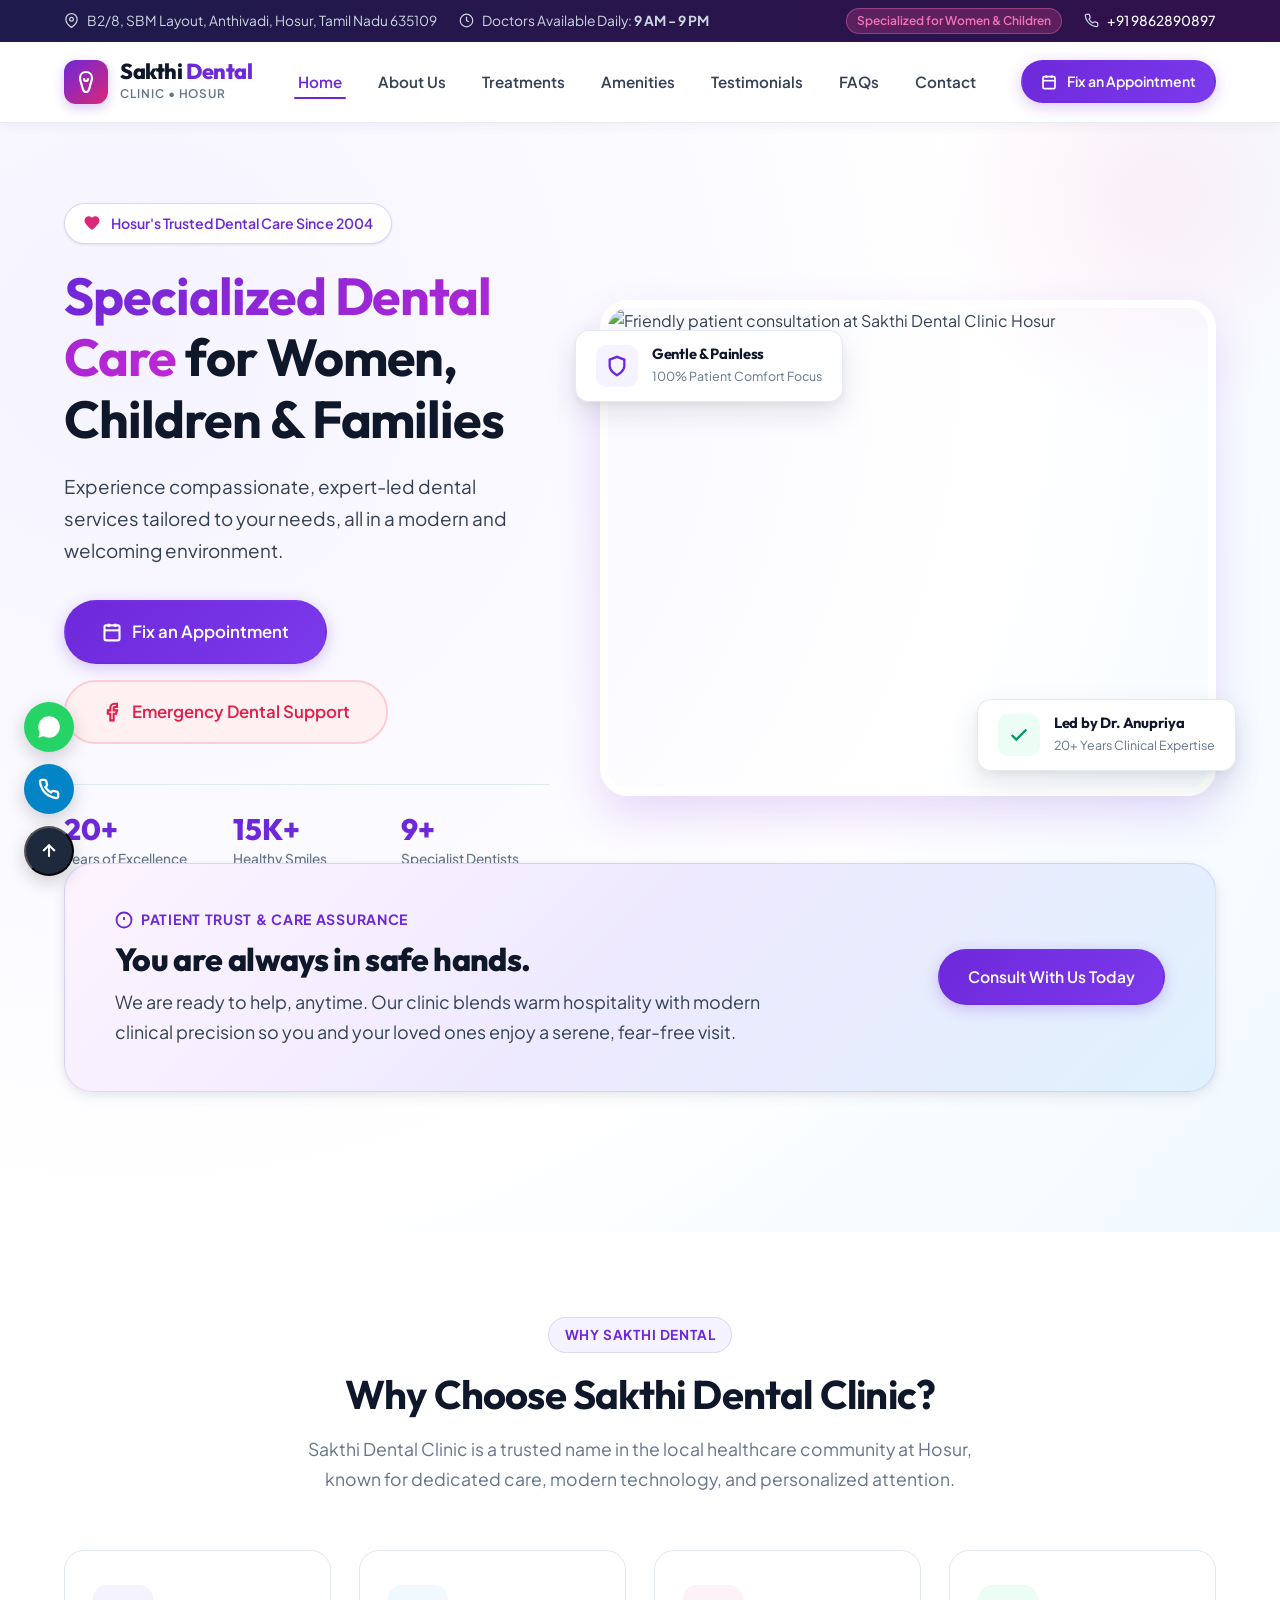
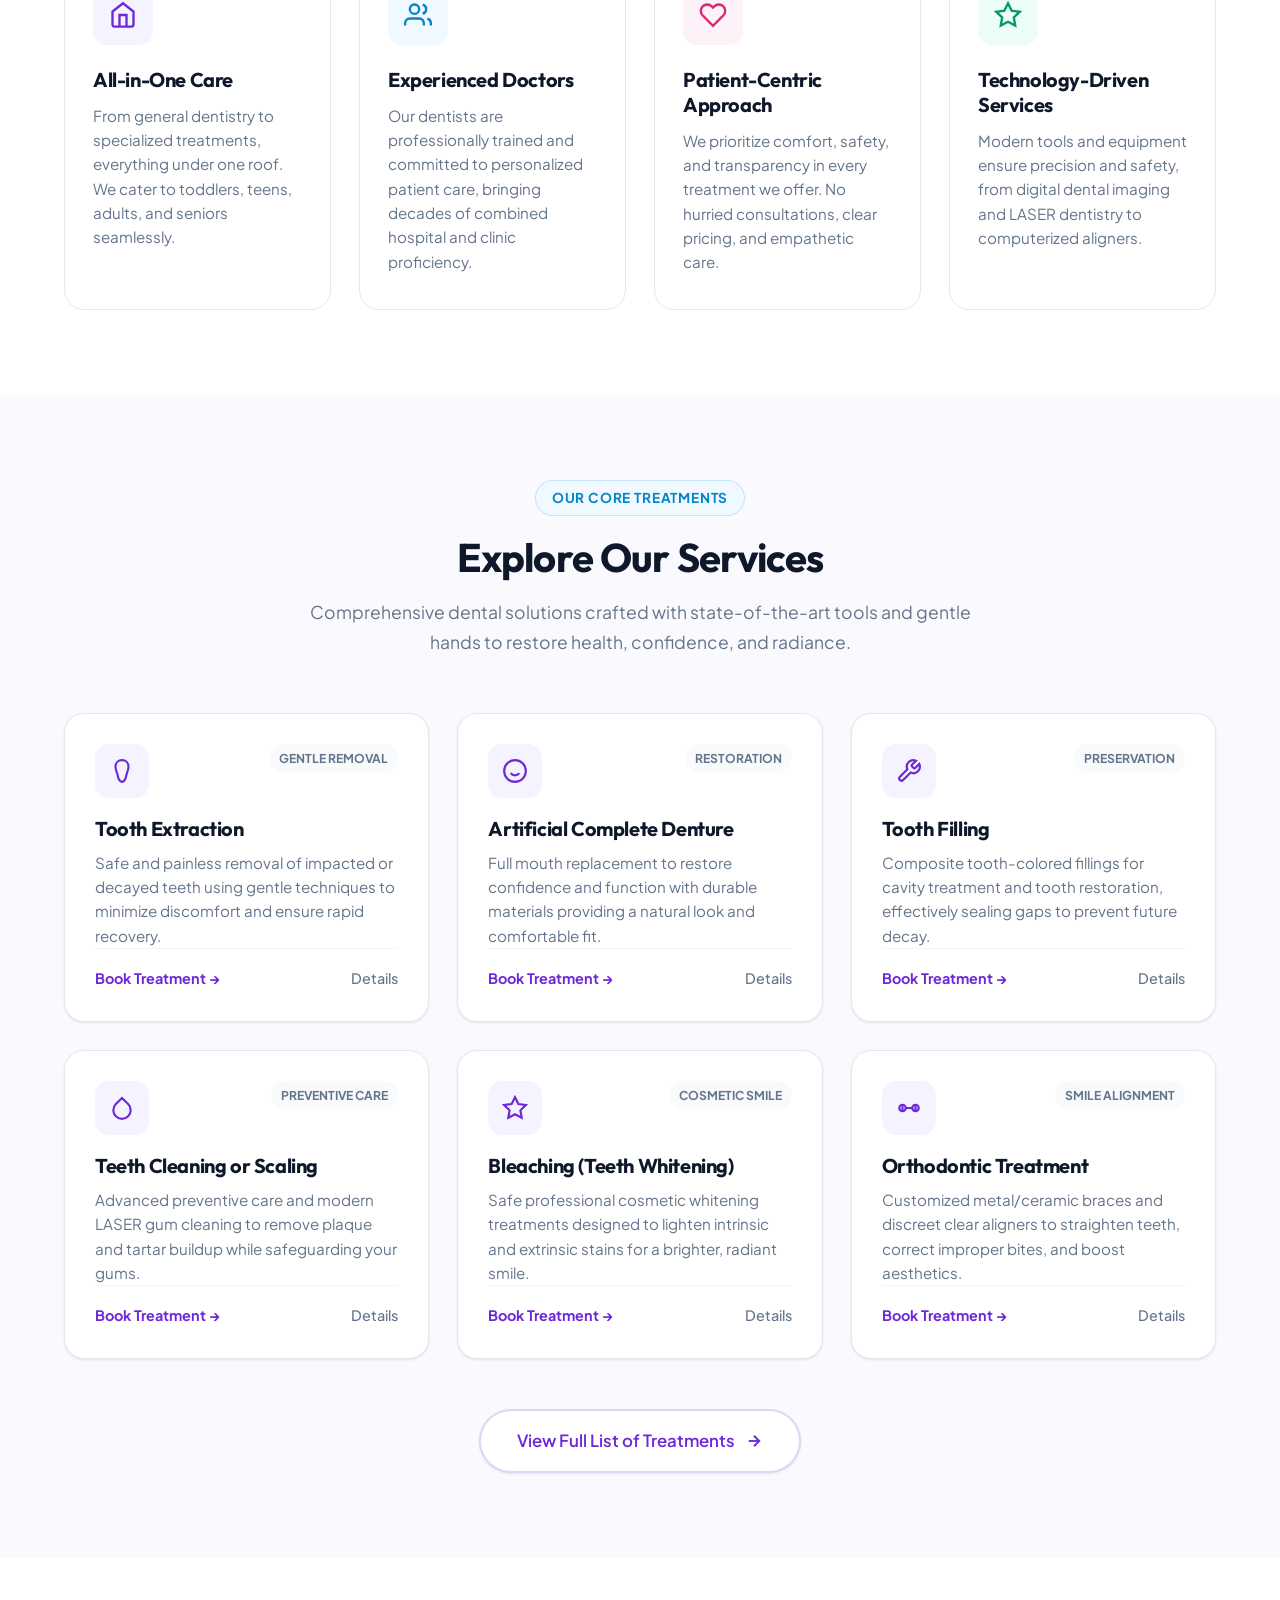
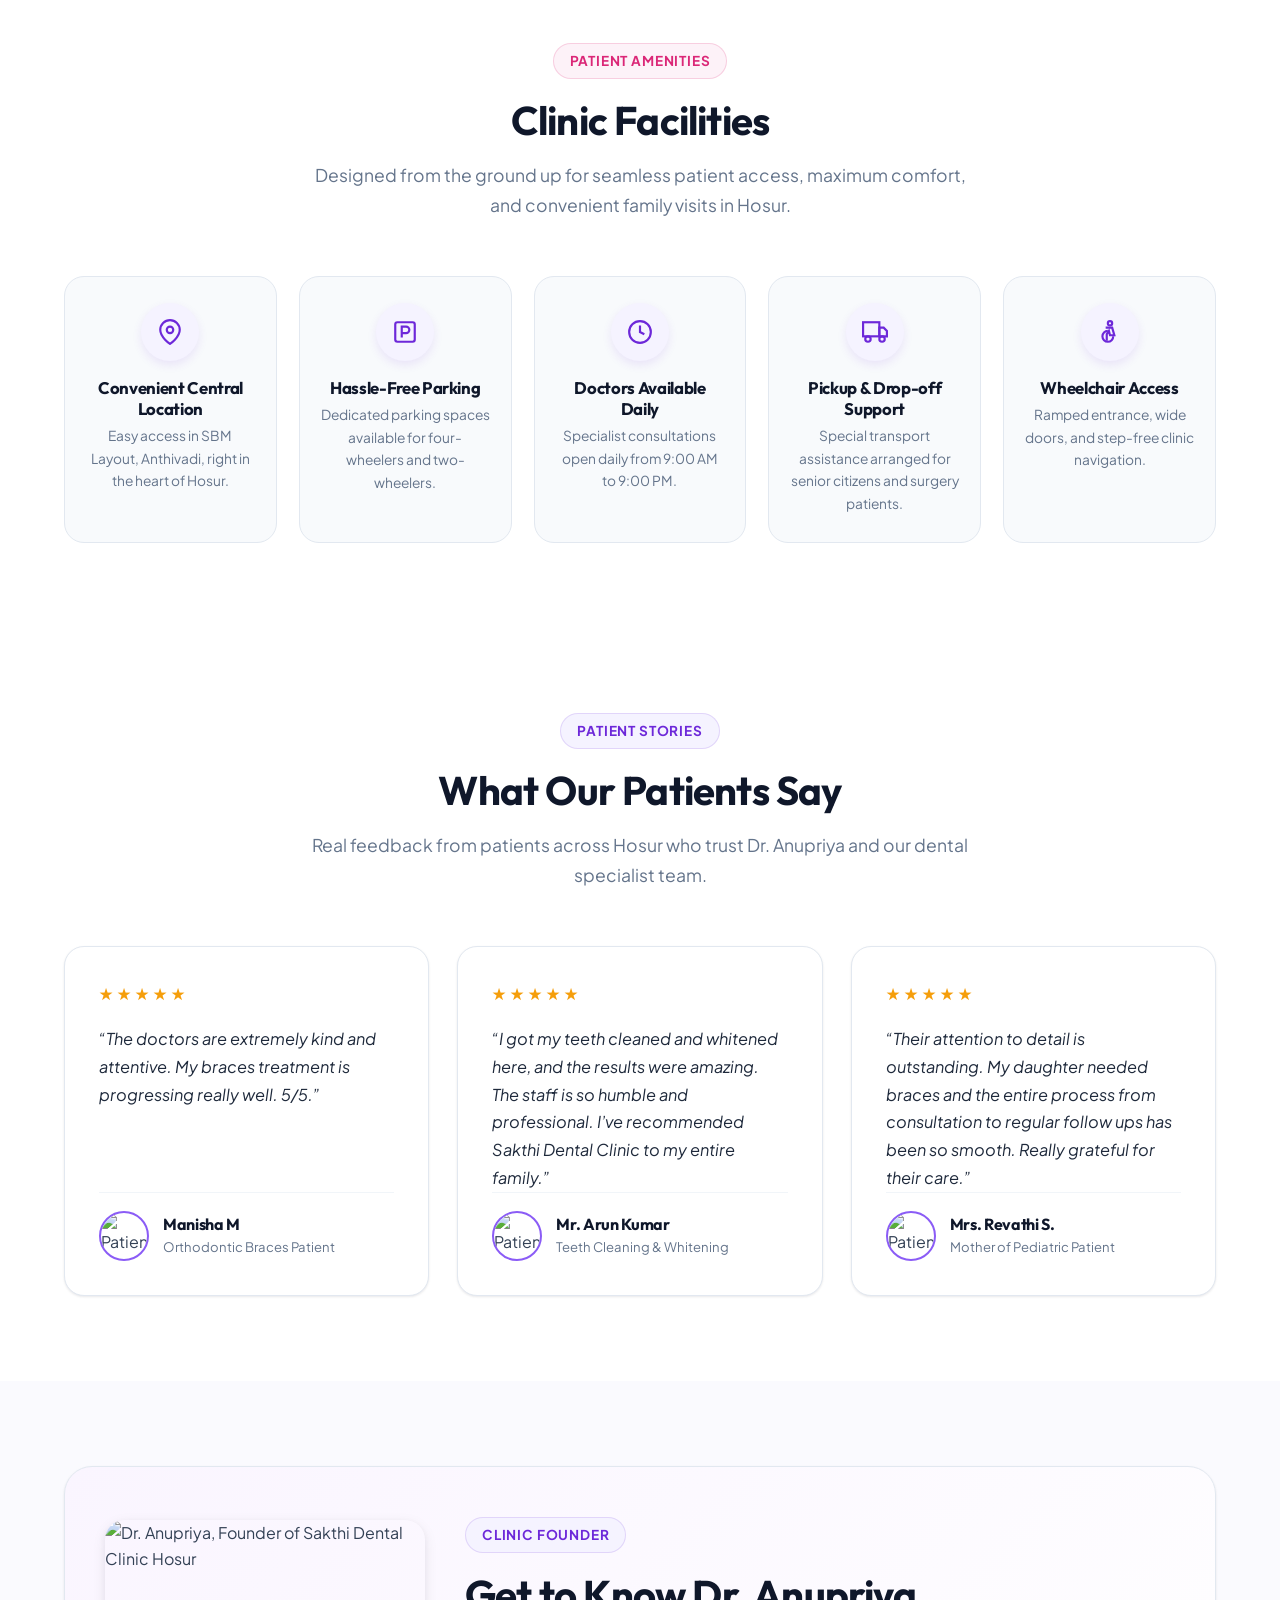
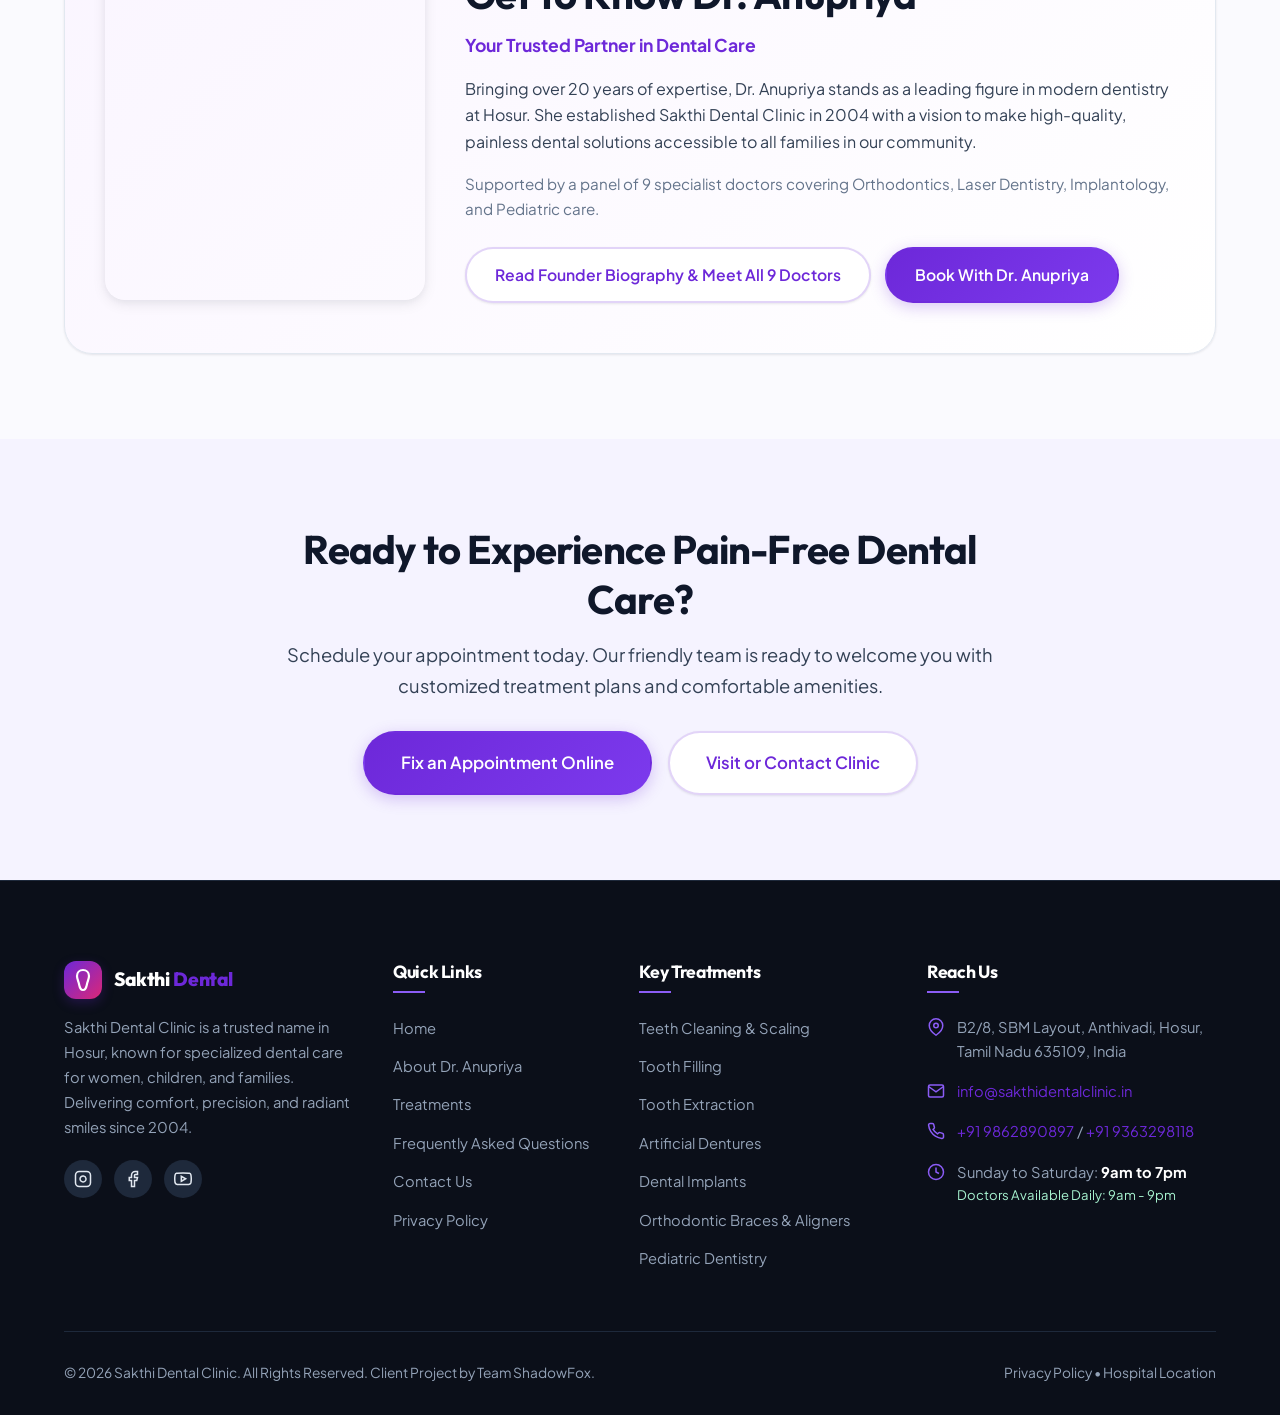
==== commit 264f4770: "completed" ====
--- a/index.html
+++ b/index.html
@@ -182,7 +182,7 @@
           <!-- Hero Media & Floating Trust Badges -->
           <div class="hero-media-wrap">
             <div class="hero-image-frame">
-              <img src="assets/images/hero-dental.jpg" alt="Friendly patient consultation at Sakthi Dental Clinic Hosur" width="600" height="480" loading="eager">
+              <img src="https://images.unsplash.com/photo-1606811841689-23dfddceee95?auto=format&fit=crop&w=1200&q=80" alt="Friendly patient consultation at Sakthi Dental Clinic Hosur" width="600" height="480" loading="eager">
             </div>
 
             <!-- Floating Trust Badges -->
@@ -517,7 +517,7 @@
               </p>
             </div>
             <div class="testimonial-author">
-              <img src="assets/images/patient-1.jpg" alt="Patient Manisha M" class="author-avatar" width="50" height="50">
+              <img src="https://ui-avatars.com/api/?name=Manisha+M&background=6D28D9&color=fff&size=100" alt="Patient Manisha M" class="author-avatar" width="50" height="50">
               <div class="author-info">
                 <h4>Manisha M</h4>
                 <p>Orthodontic Braces Patient</p>
@@ -536,7 +536,7 @@
               </p>
             </div>
             <div class="testimonial-author">
-              <img src="assets/images/patient-2.jpg" alt="Patient Mr. Arun Kumar" class="author-avatar" width="50" height="50">
+              <img src="https://ui-avatars.com/api/?name=Arun+Kumar&background=0284C7&color=fff&size=100" alt="Patient Mr. Arun Kumar" class="author-avatar" width="50" height="50">
               <div class="author-info">
                 <h4>Mr. Arun Kumar</h4>
                 <p>Teeth Cleaning & Whitening</p>
@@ -555,7 +555,7 @@
               </p>
             </div>
             <div class="testimonial-author">
-              <img src="assets/images/patient-3.jpg" alt="Patient Mrs. Revathi S" class="author-avatar" width="50" height="50">
+              <img src="https://ui-avatars.com/api/?name=Revathi+S&background=DB2777&color=fff&size=100" alt="Patient Mrs. Revathi S" class="author-avatar" width="50" height="50">
               <div class="author-info">
                 <h4>Mrs. Revathi S.</h4>
                 <p>Mother of Pediatric Patient</p>
@@ -572,7 +572,7 @@
         <div style="background: linear-gradient(135deg, #FAF5FF 0%, #FFFFFF 100%); border-radius: var(--radius-xl); border: 1px solid var(--border); padding: 50px 40px; box-shadow: var(--shadow-sm);">
           <div style="display: grid; grid-template-columns: 320px 1fr; gap: 40px; align-items: center;" class="hero-grid">
             <div style="border-radius: var(--radius-lg); overflow: hidden; box-shadow: var(--shadow-md);">
-              <img src="assets/images/dr-anupriya.jpg" alt="Dr. Anupriya, Founder of Sakthi Dental Clinic Hosur" style="width: 100%; height: 380px; object-fit: cover;">
+              <img src="https://images.unsplash.com/photo-1559839734-2b71ea197ec2?auto=format&fit=crop&w=800&q=80" alt="Dr. Anupriya, Founder of Sakthi Dental Clinic Hosur" style="width: 100%; height: 380px; object-fit: cover;">
             </div>
             <div>
               <span class="section-badge">Clinic Founder</span>
--- a/assets/css/style.css
+++ b/assets/css/style.css
@@ -1856,6 +1856,57 @@
   }
 }
 
+.privacy-article {
+  max-width: 860px;
+  margin: 0 auto;
+  background: var(--surface);
+  border: 1px solid var(--border);
+  border-radius: var(--radius-xl);
+  padding: 48px 44px;
+  box-shadow: var(--shadow-sm);
+}
+
+.privacy-article h2 {
+  font-size: 1.35rem;
+  margin: 32px 0 12px;
+  color: var(--dark-900);
+}
+
+.privacy-article h2:first-of-type {
+  margin-top: 0;
+}
+
+.privacy-article p,
+.privacy-article li {
+  color: var(--dark-700);
+  line-height: 1.75;
+}
+
+.privacy-article ul {
+  margin: 0 0 16px 22px;
+}
+
+.privacy-article li {
+  margin-bottom: 8px;
+}
+
+.contact-success {
+  display: none;
+  background: var(--success-subtle);
+  border: 1px solid #A7F3D0;
+  color: #065F46;
+  border-radius: var(--radius-md);
+  padding: 16px 18px;
+  margin-bottom: 20px;
+  font-weight: 600;
+}
+
+.page-banner {
+  background: linear-gradient(135deg, #F5F3FF 0%, #EDE9FE 100%);
+  padding: 60px 0 50px;
+  border-bottom: 1px solid var(--border);
+}
+
 @media (max-width: 480px) {
   .hero-title {
     font-size: 1.95rem;
@@ -1873,4 +1924,7 @@
   .hero-image-frame img {
     height: 340px;
   }
-}
+  .privacy-article {
+    padding: 28px 20px;
+  }
+}
